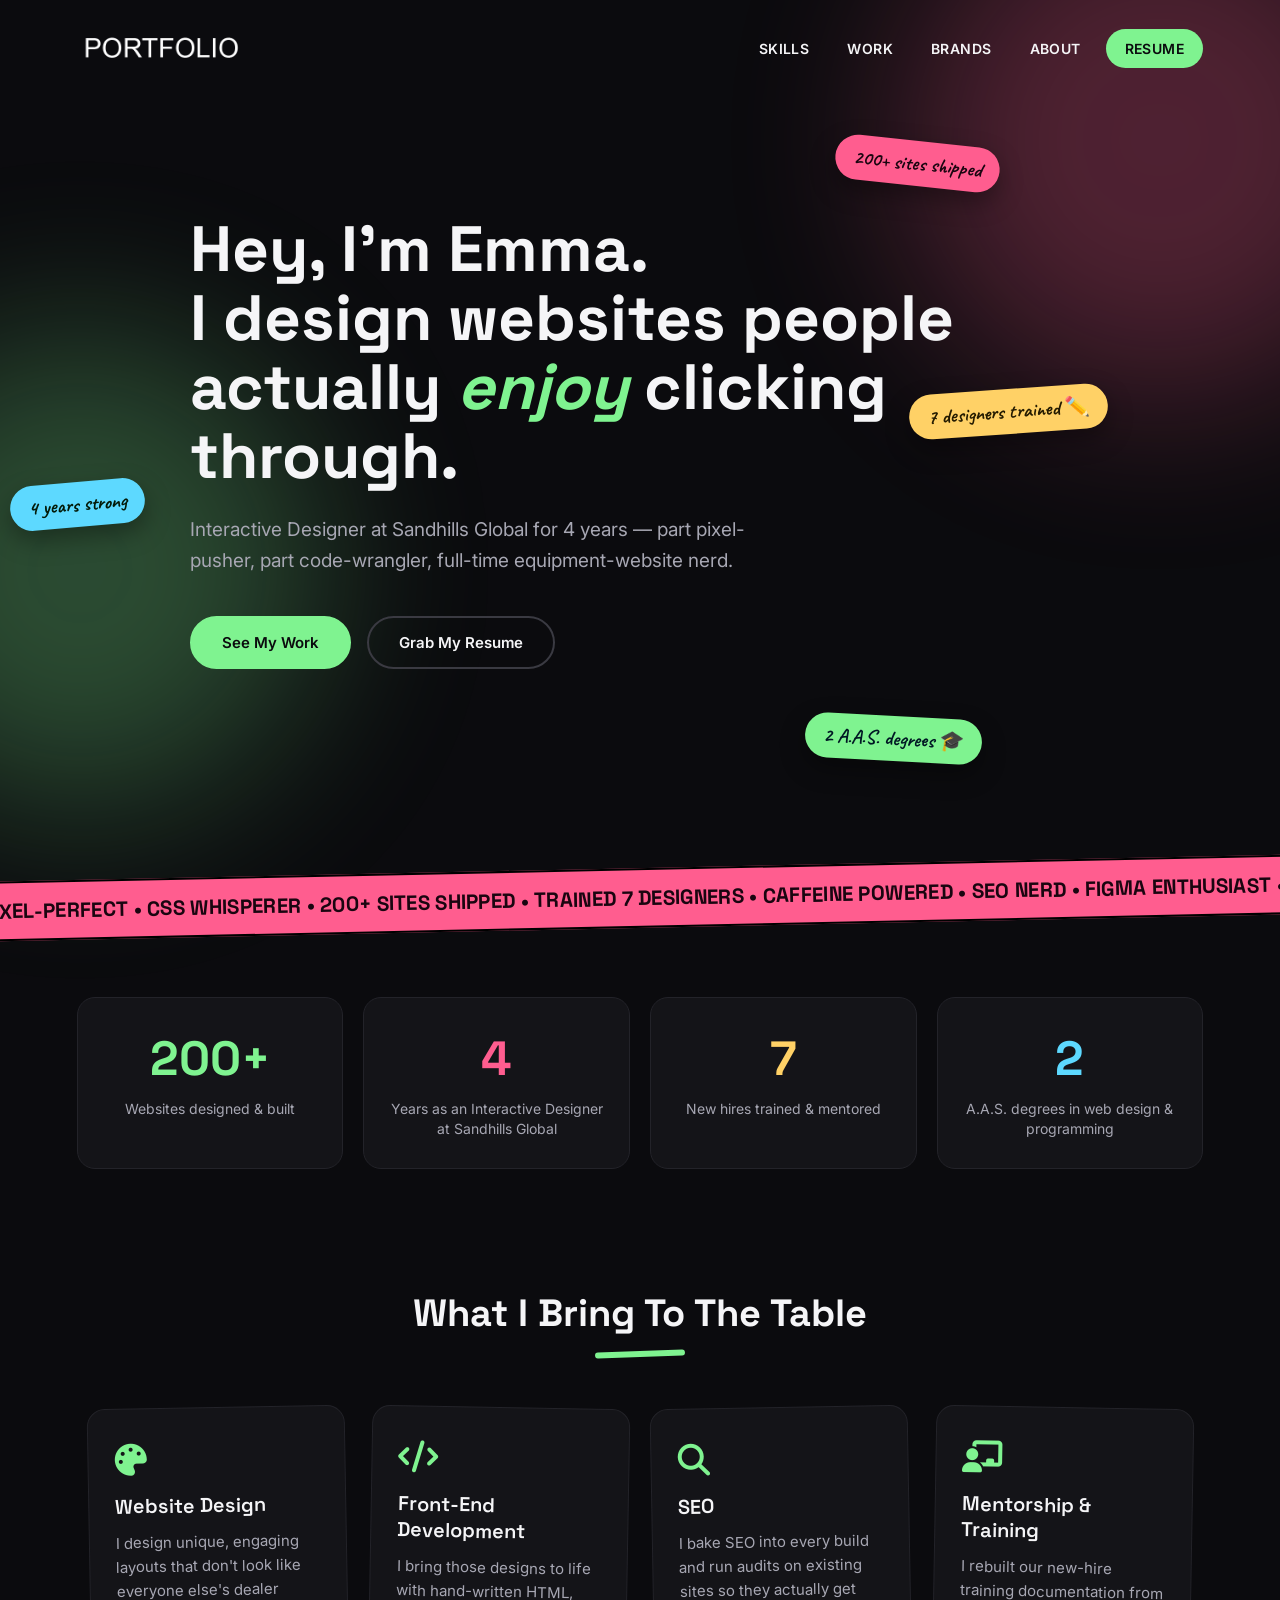
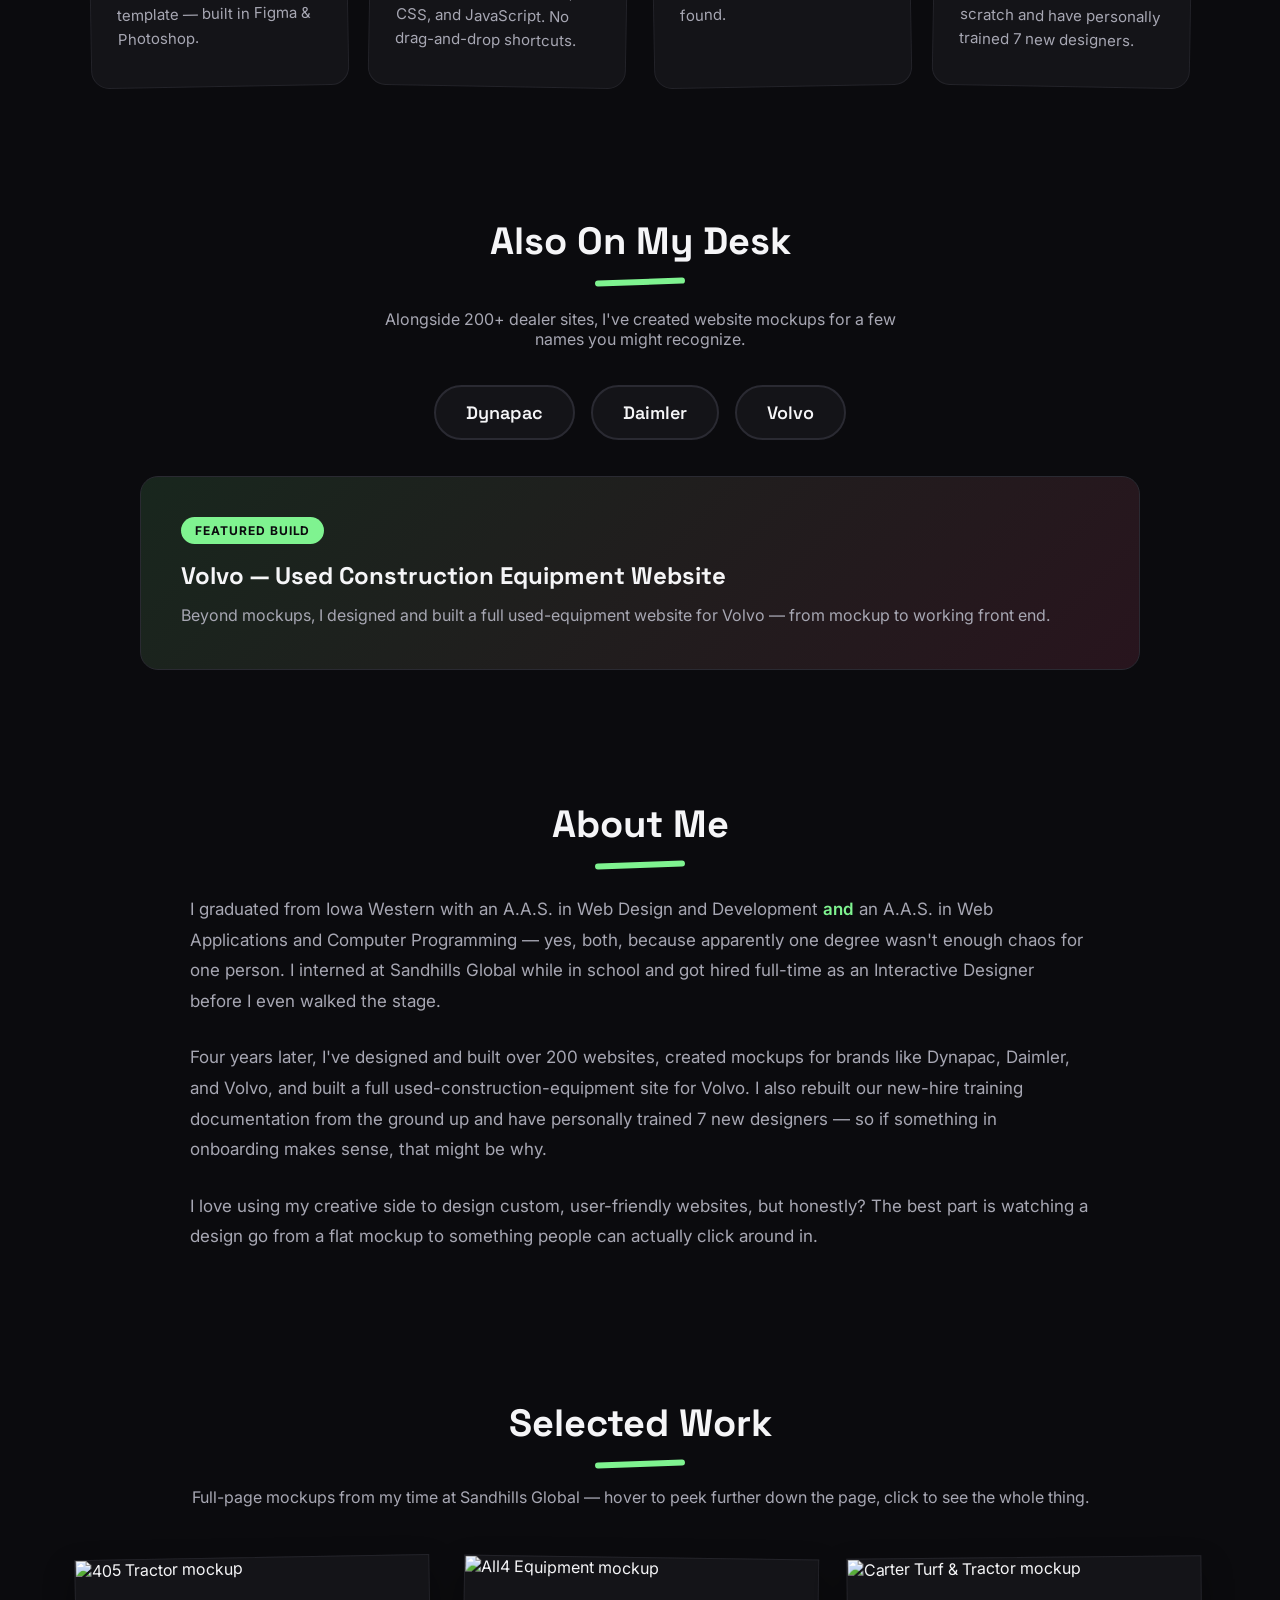
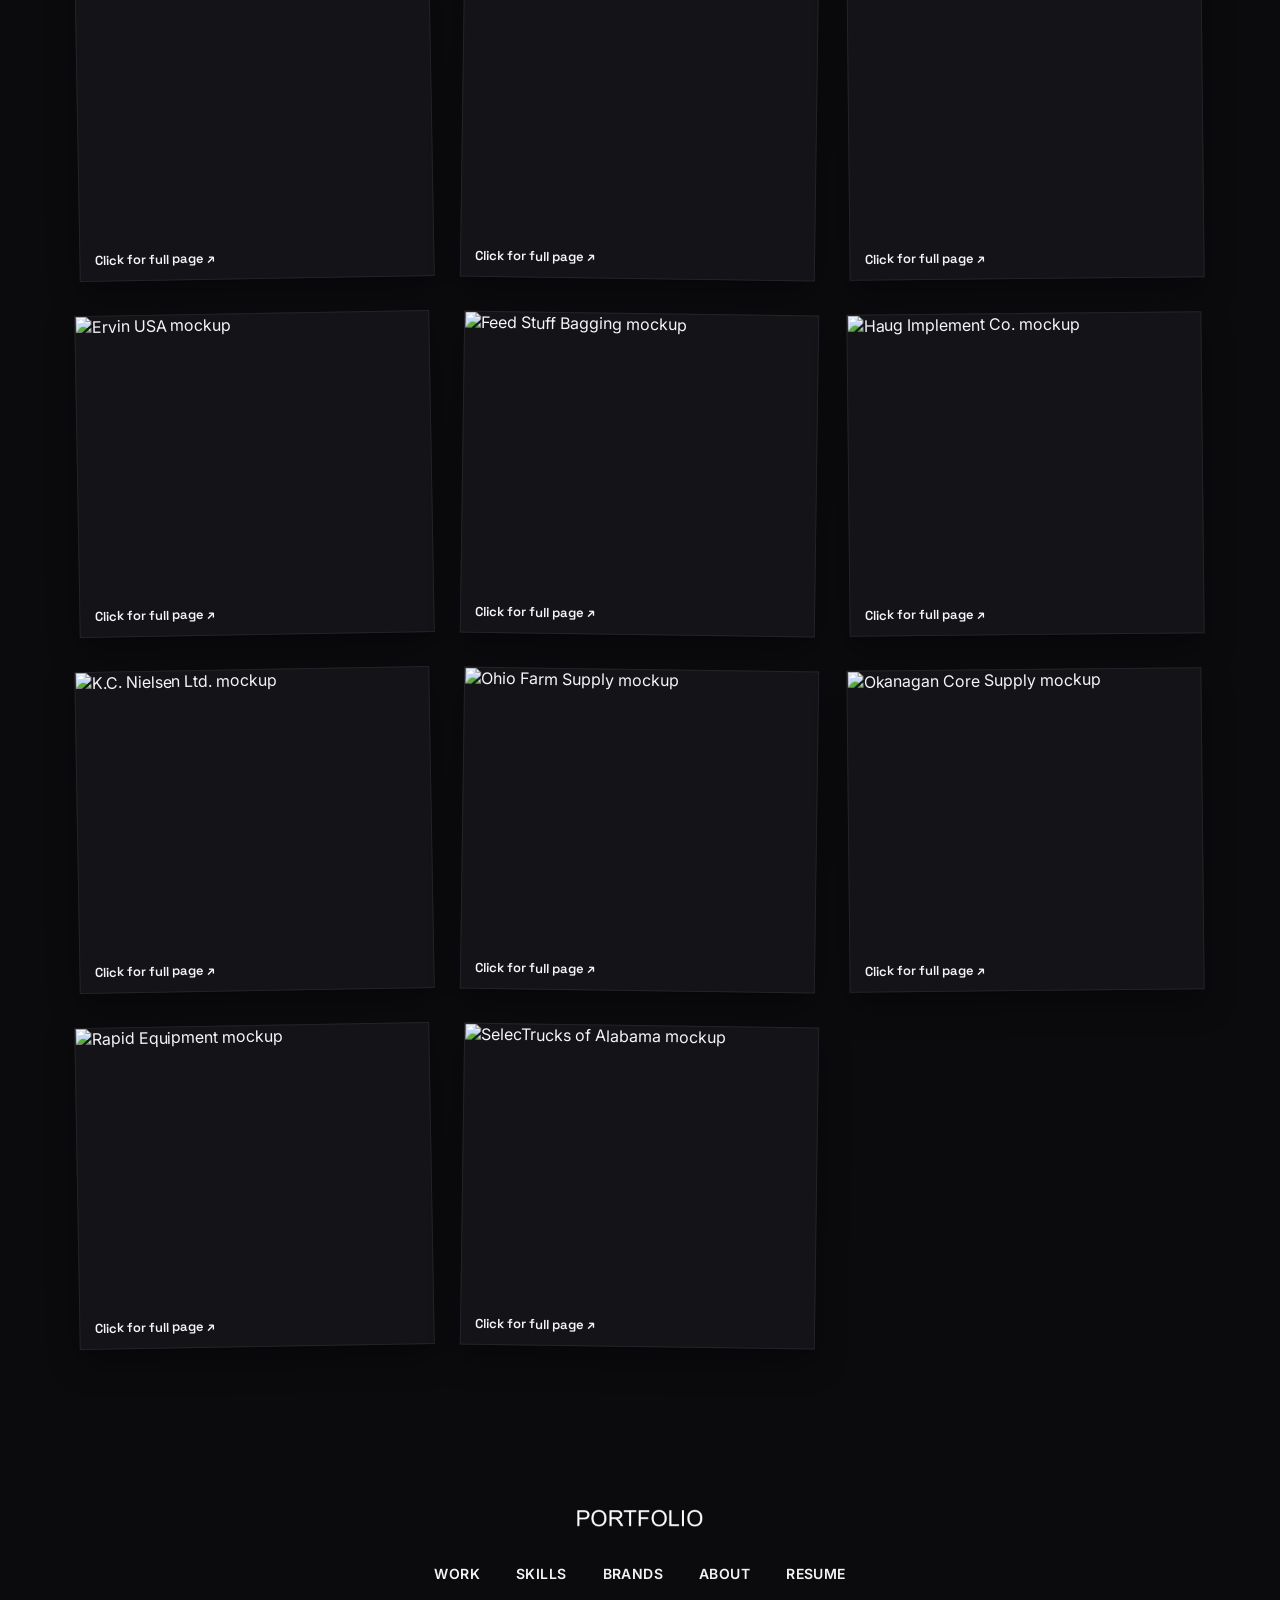
==== index.html @ 49f72678 "Add files via upload" ====
<!doctype html>
<html lang="en">
  <head>
    <meta charset="UTF-8" />
    <title>Emma Kennington — Interactive Designer</title>
    <meta name="viewport" content="width=device-width, initial-scale=1" />
    <meta
      name="description"
      content="Emma Kennington, Interactive Designer at Sandhills Global. 200+ websites designed & built, mentor to 7 new hires, mockup work for Dynapac, Daimler & Volvo."
    />
    <link rel="icon" href="logo.png" />
    <link rel="stylesheet" href="style.css" type="text/css" />
    <link
      rel="stylesheet"
      href="https://cdnjs.cloudflare.com/ajax/libs/font-awesome/6.6.0/css/all.min.css"
      integrity="sha512-Kc323vGBEqzTmouAECnVceyQqyqdsSiqLQISBL29aUW4U/M7pSPA/gEUZQqv1cwx4OnYxTxve5UMg5GT6L4JJg=="
      crossorigin="anonymous"
      referrerpolicy="no-referrer"
    />
  </head>

  <body>
    <div class="blob blob-a" aria-hidden="true"></div>
    <div class="blob blob-b" aria-hidden="true"></div>

    <header>
      <div class="header">
        <div class="logo">
          <img src="logo.png" alt="Emma Kennington's Logo" />
        </div>
        <button
          class="nav-toggle"
          id="navToggle"
          aria-label="Toggle navigation"
          aria-expanded="false"
        >
          <span></span><span></span><span></span>
        </button>
        <nav id="siteNav">
          <ul>
            <li><a href="#skills">Skills</a></li>
            <li><a href="#work">Work</a></li>
            <li><a href="#brands">Brands</a></li>
            <li><a href="#about">About</a></li>
            <li>
              <a
                href="siteart/bcom-resume.docx"
                target="_blank"
                class="nav-resume"
                >Resume</a
              >
            </li>
          </ul>
        </nav>
      </div>
    </header>

    <div class="hero-background">
      <div class="hero">
        <h1>
          Hey, I'm Emma.<br />I design websites people actually
          <span class="highlight">enjoy</span> clicking through.
        </h1>
        <p class="hero-sub">
          Interactive Designer at Sandhills Global for 4 years — part
          pixel-pusher, part code-wrangler, full-time equipment-website nerd.
        </p>
        <div class="hero-ctas">
          <a href="#work" class="btn btn-primary">See My Work</a>
          <a
            href="siteart/bcom-resume.docx"
            target="_blank"
            class="btn btn-ghost"
            >Grab My Resume</a
          >
        </div>

        <div class="floaties" aria-hidden="true">
          <span class="floatie f1">200+ sites shipped</span>
          <span class="floatie f2">7 designers trained ✏️</span>
          <span class="floatie f3">2 A.A.S. degrees 🎓</span>
          <span class="floatie f4">4 years strong</span>
        </div>
      </div>
    </div>

    <div class="marquee" aria-hidden="true">
      <div class="marquee-track">
        <span
          >PIXEL-PERFECT&nbsp;•&nbsp;CSS WHISPERER&nbsp;•&nbsp;200+ SITES
          SHIPPED&nbsp;•&nbsp;TRAINED 7 DESIGNERS&nbsp;•&nbsp;CAFFEINE
          POWERED&nbsp;•&nbsp;SEO NERD&nbsp;•&nbsp;FIGMA
          ENTHUSIAST&nbsp;•&nbsp;</span
        >
        <span
          >PIXEL-PERFECT&nbsp;•&nbsp;CSS WHISPERER&nbsp;•&nbsp;200+ SITES
          SHIPPED&nbsp;•&nbsp;TRAINED 7 DESIGNERS&nbsp;•&nbsp;CAFFEINE
          POWERED&nbsp;•&nbsp;SEO NERD&nbsp;•&nbsp;FIGMA
          ENTHUSIAST&nbsp;•&nbsp;</span
        >
      </div>
    </div>

    <div class="stats">
      <div class="stat stat-a">
        <span class="stat-num">200+</span>
        <span class="stat-label">Websites designed &amp; built</span>
      </div>
      <div class="stat stat-b">
        <span class="stat-num">4</span>
        <span class="stat-label"
          >Years as an Interactive Designer at Sandhills Global</span
        >
      </div>
      <div class="stat stat-c">
        <span class="stat-num">7</span>
        <span class="stat-label">New hires trained &amp; mentored</span>
      </div>
      <div class="stat stat-d">
        <span class="stat-num">2</span>
        <span class="stat-label"
          >A.A.S. degrees in web design &amp; programming</span
        >
      </div>
    </div>

    <div class="skills" id="skills">
      <h2 class="section-title">What I Bring To The Table</h2>
      <hr class="squiggle" />
      <div class="skills-grid">
        <div class="skill">
          <i class="fa fa-palette"></i>
          <h3>Website Design</h3>
          <p>
            I design unique, engaging layouts that don't look like everyone
            else's dealer template — built in Figma &amp; Photoshop.
          </p>
        </div>
        <div class="skill">
          <i class="fa fa-code"></i>
          <h3>Front-End Development</h3>
          <p>
            I bring those designs to life with hand-written HTML, CSS, and
            JavaScript. No drag-and-drop shortcuts.
          </p>
        </div>
        <div class="skill">
          <i class="fa fa-search"></i>
          <h3>SEO</h3>
          <p>
            I bake SEO into every build and run audits on existing sites so they
            actually get found.
          </p>
        </div>
        <div class="skill">
          <i class="fa fa-chalkboard-user"></i>
          <h3>Mentorship &amp; Training</h3>
          <p>
            I rebuilt our new-hire training documentation from scratch and have
            personally trained 7 new designers.
          </p>
        </div>
      </div>
    </div>

    <div class="brands" id="brands">
      <h2 class="section-title">Also On My Desk</h2>
      <hr class="squiggle" />
      <p class="brands-sub">
        Alongside 200+ dealer sites, I've created website mockups for a few
        names you might recognize.
      </p>
      <div class="brand-row">
        <span class="brand-chip">Dynapac</span>
        <span class="brand-chip">Daimler</span>
        <span class="brand-chip">Volvo</span>
      </div>
      <div class="brand-feature">
        <div class="brand-feature-tag">Featured Build</div>
        <h3>Volvo — Used Construction Equipment Website</h3>
        <p>
          Beyond mockups, I designed and built a full used-equipment website for
          Volvo — from mockup to working front end.
        </p>
      </div>
    </div>

    <div class="about" id="about">
      <h2 class="section-title">About Me</h2>
      <hr class="squiggle" />
      <p>
        I graduated from Iowa Western with an A.A.S. in Web Design and
        Development <em>and</em> an A.A.S. in Web Applications and Computer
        Programming — yes, both, because apparently one degree wasn't enough
        chaos for one person. I interned at Sandhills Global while in school and
        got hired full-time as an Interactive Designer before I even walked the
        stage.
      </p>
      <p>
        Four years later, I've designed and built over 200 websites, created
        mockups for brands like Dynapac, Daimler, and Volvo, and built a full
        used-construction-equipment site for Volvo. I also rebuilt our new-hire
        training documentation from the ground up and have personally trained 7
        new designers — so if something in onboarding makes sense, that might be
        why.
      </p>
      <p>
        I love using my creative side to design custom, user-friendly websites,
        but honestly? The best part is watching a design go from a flat mockup
        to something people can actually click around in.
      </p>
    </div>

    <div class="projects">
      <h2 class="section-title">Selected Work</h2>
      <hr class="squiggle" />
      <p class="projects-sub">
        Full-page mockups from my time at Sandhills Global — hover to peek
        further down the page, click to see the whole thing.
      </p>
      <div class="work-wrapper" id="work">
        <figure class="work" data-name="405 Tractor">
          <div class="work-thumb">
            <img
              src="siteart/405tractor.jpg"
              alt="405 Tractor mockup"
              loading="lazy"
            />
          </div>
          <span class="scroll-hint">Click for full page ↗</span>
        </figure>
        <figure class="work" data-name="All4 Equipment">
          <div class="work-thumb">
            <img
              src="siteart/all4equipment.jpg"
              alt="All4 Equipment mockup"
              loading="lazy"
            />
          </div>
          <span class="scroll-hint">Click for full page ↗</span>
        </figure>
        <figure class="work" data-name="Carter Turf &amp; Tractor">
          <div class="work-thumb">
            <img
              src="siteart/carterturfandtractor.jpg"
              alt="Carter Turf & Tractor mockup"
              loading="lazy"
            />
          </div>
          <span class="scroll-hint">Click for full page ↗</span>
        </figure>
        <figure class="work" data-name="Ervin USA">
          <div class="work-thumb">
            <img
              src="siteart/ervin-usa-new.jpg"
              alt="Ervin USA mockup"
              loading="lazy"
            />
          </div>
          <span class="scroll-hint">Click for full page ↗</span>
        </figure>
        <figure class="work" data-name="Feed Stuff Bagging">
          <div class="work-thumb">
            <img
              src="siteart/feestuffbagging.jpg"
              alt="Feed Stuff Bagging mockup"
              loading="lazy"
            />
          </div>
          <span class="scroll-hint">Click for full page ↗</span>
        </figure>
        <figure class="work" data-name="Haug Implement Co.">
          <div class="work-thumb">
            <img
              src="siteart/haugimplement.jpg"
              alt="Haug Implement Co. mockup"
              loading="lazy"
            />
          </div>
          <span class="scroll-hint">Click for full page ↗</span>
        </figure>
        <figure class="work" data-name="K.C. Nielsen Ltd.">
          <div class="work-thumb">
            <img
              src="siteart/kcnielsen.jpg"
              alt="K.C. Nielsen Ltd. mockup"
              loading="lazy"
            />
          </div>
          <span class="scroll-hint">Click for full page ↗</span>
        </figure>
        <figure class="work" data-name="Ohio Farm Supply">
          <div class="work-thumb">
            <img
              src="siteart/ohfarmsupply.jpg"
              alt="Ohio Farm Supply mockup"
              loading="lazy"
            />
          </div>
          <span class="scroll-hint">Click for full page ↗</span>
        </figure>
        <figure class="work" data-name="Okanagan Core Supply">
          <div class="work-thumb">
            <img
              src="siteart/okanagancore.jpg"
              alt="Okanagan Core Supply mockup"
              loading="lazy"
            />
          </div>
          <span class="scroll-hint">Click for full page ↗</span>
        </figure>
        <figure class="work" data-name="Rapid Equipment">
          <div class="work-thumb">
            <img
              src="siteart/rapid-new.jpg"
              alt="Rapid Equipment mockup"
              loading="lazy"
            />
          </div>
          <span class="scroll-hint">Click for full page ↗</span>
        </figure>
        <figure class="work" data-name="SelecTrucks of Alabama">
          <div class="work-thumb">
            <img
              src="siteart/selectrucksalabama.jpg"
              alt="SelecTrucks of Alabama mockup"
              loading="lazy"
            />
          </div>
          <span class="scroll-hint">Click for full page ↗</span>
        </figure>
      </div>

      <footer>
        <div class="footer-logo">
          <img src="logo.png" alt="Emma Kennington's Logo" />
        </div>
        <div class="footer-nav">
          <ul>
            <li><a href="#work">Work</a></li>
            <li><a href="#skills">Skills</a></li>
            <li><a href="#brands">Brands</a></li>
            <li><a href="#about">About</a></li>
            <li>
              <a href="siteart/bcom-resume.docx" target="_blank">Resume</a>
            </li>
          </ul>
        </div>
        <p class="footer-note"></p>
      </footer>
    </div>

    <div class="lightbox" id="lightbox">
      <button class="lightbox-close" id="lightboxClose" aria-label="Close">
        &times;
      </button>
      <div class="lightbox-scroll">
        <figure>
          <figcaption id="lightboxCaption"></figcaption>
          <img id="lightboxImg" src="" alt="" />
        </figure>
      </div>
    </div>

    <script>
      var navToggle = document.getElementById("navToggle");
      var siteNav = document.getElementById("siteNav");
      navToggle.addEventListener("click", function () {
        var open = siteNav.classList.toggle("open");
        navToggle.classList.toggle("open", open);
        navToggle.setAttribute("aria-expanded", open ? "true" : "false");
      });
      siteNav.querySelectorAll("a").forEach(function (link) {
        link.addEventListener("click", function () {
          siteNav.classList.remove("open");
          navToggle.classList.remove("open");
          navToggle.setAttribute("aria-expanded", "false");
        });
      });

      var lightbox = document.getElementById("lightbox");
      var lightboxImg = document.getElementById("lightboxImg");
      var lightboxCaption = document.getElementById("lightboxCaption");
      var lightboxClose = document.getElementById("lightboxClose");

      document.querySelectorAll(".work").forEach(function (fig) {
        fig.addEventListener("click", function () {
          var img = fig.querySelector("img");
          lightboxImg.src = img.src;
          lightboxImg.alt = img.alt;
          lightboxCaption.textContent = fig.getAttribute("data-name");
          lightbox.classList.add("open");
        });
      });

      function closeLightbox() {
        lightbox.classList.remove("open");
        lightboxImg.src = "";
      }
      lightboxClose.addEventListener("click", closeLightbox);
      lightbox.addEventListener("click", function (e) {
        if (e.target === lightbox) closeLightbox();
      });
      document.addEventListener("keydown", function (e) {
        if (e.key === "Escape") closeLightbox();
      });
    </script>
  </body>
</html>
---- style.css ----
@import url("https://fonts.googleapis.com/css2?family=Space+Grotesk:wght@400;500;600;700&family=Inter:wght@400;500;600&family=Caveat:wght@600;700&display=swap");

:root {
  --bg: #0b0b0e;
  --bg-panel: #141418;
  --text: #f5f5f7;
  --muted: #a7a7b3;
  --green: #7ff390;
  --pink: #ff5d8f;
  --yellow: #ffd166;
  --blue: #5dd9ff;
  --radius: 18px;
}

* {
  box-sizing: border-box;
}
a {
  text-decoration: none;
  color: inherit;
}
ul li {
  list-style: none;
}
html {
  scroll-behavior: smooth;
}
body {
  width: 100%;
  margin: 0;
  background-color: var(--bg);
  color: var(--text);
  font-family: "Inter", "Open Sans", sans-serif;
  overflow-x: hidden;
  position: relative;
}
h1,
h2,
h3 {
  font-family: "Space Grotesk", sans-serif;
}

/* ---------- background blobs ---------- */
.blob {
  position: fixed;
  border-radius: 50%;
  filter: blur(90px);
  opacity: 0.28;
  z-index: 0;
  pointer-events: none;
}
.blob-a {
  width: 520px;
  height: 520px;
  background: var(--pink);
  top: -120px;
  right: -140px;
}
.blob-b {
  width: 480px;
  height: 480px;
  background: var(--green);
  bottom: 10%;
  left: -160px;
}

/* ---------- header ---------- */
header {
  position: relative;
  z-index: 10;
}
.header {
  width: 88%;
  max-width: 1300px;
  margin: 0 auto;
  display: flex;
  flex-direction: row;
  align-items: center;
  justify-content: space-between;
}
.logo {
  width: 170px;
  padding: 22px 0;
}
.logo img {
  width: 100%;
  display: block;
}

nav ul {
  padding: 0;
  margin: 0;
  display: flex;
  align-items: center;
}
nav ul li {
  display: inline-block;
}
nav ul li a {
  color: var(--text);
  padding: 10px 18px;
  font-size: 14px;
  font-weight: 600;
  transition: 0.25s ease;
  border: solid 1px transparent;
  border-radius: 30px;
  text-transform: uppercase;
  letter-spacing: 0.03em;
}
nav ul li a:hover {
  border-color: var(--green);
  color: var(--green);
}
nav ul li a.nav-resume {
  background: var(--green);
  color: #0b0b0e;
  margin-left: 6px;
}
nav ul li a.nav-resume:hover {
  background: transparent;
  color: var(--green);
  border-color: var(--green);
}

.nav-toggle {
  display: none;
  flex-direction: column;
  justify-content: center;
  gap: 5px;
  width: 40px;
  height: 40px;
  background: transparent;
  border: solid 1px #333;
  border-radius: 10px;
  cursor: pointer;
}
.nav-toggle span {
  display: block;
  width: 20px;
  height: 2px;
  background: var(--text);
  margin: 0 auto;
  transition: 0.25s ease;
}
.nav-toggle.open span:nth-child(1) {
  transform: translateY(7px) rotate(45deg);
}
.nav-toggle.open span:nth-child(2) {
  opacity: 0;
}
.nav-toggle.open span:nth-child(3) {
  transform: translateY(-7px) rotate(-45deg);
}

/* ---------- hero ---------- */
.hero-background {
  position: relative;
  z-index: 1;
  width: 100%;
}
.hero {
  max-width: 900px;
  width: 88%;
  margin: 0 auto;
  padding: 120px 0 200px 0;
  position: relative;
}
.eyebrow {
  font-family: "Caveat", cursive;
  font-size: 22px;
  color: var(--yellow);
  display: inline-block;
  margin-bottom: 14px;
  transform: rotate(-2deg);
}
.hero h1 {
  font-size: 64px;
  line-height: 1.08;
  font-weight: 700;
  color: var(--text);
  margin: 0 0 24px 0;
}
.hero h1 .highlight {
  color: var(--green);
  font-style: italic;
}
.hero-sub {
  font-size: 19px;
  line-height: 1.6;
  color: var(--muted);
  max-width: 560px;
  margin: 0 0 40px 0;
}
.hero-ctas {
  display: flex;
  gap: 16px;
  flex-wrap: wrap;
}

.btn {
  display: inline-block;
  padding: 15px 30px;
  border-radius: 40px;
  font-weight: 600;
  font-size: 15px;
  transition: 0.25s ease;
  border: solid 2px transparent;
}
.btn-primary {
  background: var(--green);
  color: #0b0b0e;
  border-color: var(--green);
}
.btn-primary:hover {
  background: transparent;
  color: var(--green);
  transform: translateY(-2px);
}
.btn-ghost {
  border-color: #3a3a42;
  color: var(--text);
}
.btn-ghost:hover {
  border-color: var(--pink);
  color: var(--pink);
  transform: translateY(-2px);
}

.floaties {
  position: absolute;
  inset: 0;
  pointer-events: none;
}
.floatie {
  position: absolute;
  font-family: "Caveat", cursive;
  font-weight: 700;
  font-size: 20px;
  padding: 10px 18px;
  border-radius: 40px;
  white-space: nowrap;
  box-shadow: 0 10px 25px rgba(0, 0, 0, 0.35);
  animation: floaty 5s ease-in-out infinite;
}
.f1 {
  top: 6%;
  right: 10%;
  background: var(--pink);
  color: #1a0510;
  transform: rotate(6deg);
}
.f2 {
  top: 38%;
  right: -2%;
  background: var(--yellow);
  color: #241b00;
  transform: rotate(-4deg);
  animation-delay: 0.6s;
}
.f3 {
  bottom: 14%;
  right: 12%;
  background: var(--green);
  color: #001824;
  transform: rotate(3deg);
  animation-delay: 1.1s;
}
.f4 {
  top: 50%;
  left: -20%;
  background: var(--blue);
  color: #031a08;
  transform: rotate(-5deg);
  animation-delay: 1.6s;
}
@keyframes floaty {
  0%,
  100% {
    transform: translateY(0);
  }
  50% {
    transform: translateY(-12px);
  }
}

/* ---------- marquee ---------- */
.marquee {
  position: relative;
  z-index: 1;
  width: 100%;
  overflow: hidden;
  background: var(--pink);
  border-top: solid 2px #000;
  border-bottom: solid 2px #000;
  transform: rotate(-1.2deg) scale(1.03);
  margin: 0 0 -10px 0;
}
.marquee-track {
  display: flex;
  width: max-content;
  animation: scroll-marquee 26s linear infinite;
}
.marquee-track span {
  font-family: "Space Grotesk", sans-serif;
  font-weight: 700;
  font-size: 20px;
  color: #1a0510;
  text-transform: uppercase;
  padding: 14px 0;
  white-space: nowrap;
}
@keyframes scroll-marquee {
  from {
    transform: translateX(0);
  }
  to {
    transform: translateX(-50%);
  }
}

/* ---------- stats ---------- */
.stats {
  position: relative;
  z-index: 1;
  width: 88%;
  max-width: 1200px;
  margin: 80px auto 40px auto;
  display: flex;
  flex-wrap: wrap;
  gap: 20px;
  justify-content: center;
}
.stat {
  flex: 1 1 220px;
  background: var(--bg-panel);
  border: solid 1px #232329;
  border-radius: var(--radius);
  padding: 30px 24px;
  text-align: center;
  transition: 0.25s ease;
}
.stat:hover {
  transform: translateY(-6px) rotate(-1deg);
}
.stat-a:hover {
  border-color: var(--pink);
}
.stat-b:hover {
  border-color: var(--green);
}
.stat-c:hover {
  border-color: var(--yellow);
}
.stat-d:hover {
  border-color: var(--blue);
}
.stat-num {
  display: block;
  font-family: "Space Grotesk", sans-serif;
  font-size: 48px;
  font-weight: 700;
  color: var(--green);
}
.stat-b .stat-num {
  color: var(--pink);
}
.stat-c .stat-num {
  color: var(--yellow);
}
.stat-d .stat-num {
  color: var(--blue);
}
.stat-label {
  display: block;
  margin-top: 10px;
  font-size: 14px;
  color: var(--muted);
  line-height: 1.4;
}

/* ---------- section titles ---------- */
.section-title {
  font-size: 38px;
  font-weight: 700;
  text-align: center;
  margin: 0;
  color: var(--text);
}
hr.squiggle {
  border: none;
  height: 6px;
  width: 90px;
  margin: 14px auto 0 auto;
  background: var(--green);
  border-radius: 10px;
  transform: rotate(-2deg);
}

/* ---------- skills ---------- */
.skills {
  position: relative;
  z-index: 1;
  width: 88%;
  max-width: 1200px;
  margin: 120px auto 0 auto;
  text-align: center;
}
.skills-grid {
  display: flex;
  flex-wrap: wrap;
  justify-content: center;
  gap: 24px;
  margin-top: 50px;
}
.skill {
  width: calc(25% - 24px);
  min-width: 250px;
  background: var(--bg-panel);
  border: solid 1px #232329;
  border-radius: var(--radius);
  padding: 34px 26px;
  text-align: left;
  transition: 0.3s ease;
}
.skill:nth-child(1) {
  transform: rotate(-1deg);
}
.skill:nth-child(2) {
  transform: rotate(1deg);
}
.skill:nth-child(3) {
  transform: rotate(-1deg);
}
.skill:nth-child(4) {
  transform: rotate(1deg);
}
.skill:hover {
  transform: rotate(0deg) translateY(-6px);
  border-color: var(--green);
}
.skill i {
  font-size: 32px;
  color: var(--green);
  margin-bottom: 18px;
  display: block;
}
.skill h3 {
  font-size: 20px;
  font-weight: 600;
  margin: 0 0 12px 0;
  color: var(--text);
}
.skill p {
  color: var(--muted);
  font-size: 15px;
  line-height: 24px;
  margin: 0;
}

/* ---------- brands ---------- */
.brands {
  position: relative;
  z-index: 1;
  width: 88%;
  max-width: 1000px;
  margin: 130px auto 0 auto;
  text-align: center;
}
.brands-sub {
  color: var(--muted);
  font-size: 16px;
  margin: 24px auto 0 auto;
  max-width: 520px;
}
.brand-row {
  display: flex;
  flex-wrap: wrap;
  justify-content: center;
  gap: 16px;
  margin: 36px 0;
}
.brand-chip {
  font-family: "Space Grotesk", sans-serif;
  font-weight: 600;
  font-size: 18px;
  padding: 14px 30px;
  border-radius: 40px;
  border: solid 2px #2a2a32;
  background: var(--bg-panel);
  transition: 0.25s ease;
}
.brand-chip:nth-child(1):hover {
  border-color: var(--pink);
  color: var(--pink);
}
.brand-chip:nth-child(2):hover {
  border-color: var(--blue);
  color: var(--blue);
}
.brand-chip:nth-child(3):hover {
  border-color: var(--yellow);
  color: var(--yellow);
}
.brand-feature {
  background: linear-gradient(
    135deg,
    rgba(127, 243, 144, 0.12),
    rgba(255, 93, 143, 0.12)
  );
  border: solid 1px #2a2a32;
  border-radius: var(--radius);
  padding: 40px;
  margin-top: 20px;
  text-align: left;
}
.brand-feature-tag {
  display: inline-block;
  font-size: 12px;
  font-weight: 700;
  text-transform: uppercase;
  letter-spacing: 0.08em;
  background: var(--green);
  color: #0b0b0e;
  padding: 6px 14px;
  border-radius: 20px;
  margin-bottom: 16px;
}
.brand-feature h3 {
  font-size: 24px;
  margin: 0 0 12px 0;
}
.brand-feature p {
  color: var(--muted);
  font-size: 16px;
  line-height: 1.6;
  margin: 0;
}

/* ---------- about ---------- */
.about {
  position: relative;
  z-index: 1;
  width: 88%;
  max-width: 900px;
  margin: 130px auto 0 auto;
  text-align: center;
}
.about p {
  margin-top: 26px;
  font-size: 17px;
  color: var(--muted);
  line-height: 1.8;
  text-align: left;
}
.about p em {
  color: var(--green);
  font-style: normal;
  font-weight: 600;
}

/* ---------- projects / work ---------- */
.projects {
  position: relative;
  z-index: 1;
  padding: 130px 0 100px 0;
}
.projects-sub {
  text-align: center;
  color: var(--muted);
  font-size: 16px;
  margin: 20px 0 0 0;
}
.work-wrapper {
  width: 88%;
  max-width: 1300px;
  margin: 0 auto;
  display: grid;
  grid-template-columns: repeat(3, 1fr);
  gap: 34px 30px;
  padding: 50px 0;
}
.work {
  margin: 0;
  overflow: hidden;
  border: solid 1px #232329;
  background: var(--bg-panel);
  cursor: pointer;
  transition: 0.3s ease;
  position: relative;
  box-shadow: 0 14px 30px rgba(0, 0, 0, 0.35);
}
.work:nth-child(3n + 1) {
  transform: rotate(-1deg);
}
.work:nth-child(3n + 2) {
  transform: rotate(0.8deg);
}
.work:nth-child(3n) {
  transform: rotate(-0.6deg);
}
.work:hover {
  transform: rotate(0deg) translateY(-8px);
  border-color: var(--green);
  z-index: 2;
}

.work-thumb {
  height: 320px;
  overflow: hidden;
  position: relative;
}
.work-thumb::after {
  content: "";
  position: absolute;
  left: 0;
  right: 0;
  bottom: 0;
  height: 70px;
  background: linear-gradient(to top, rgba(20, 20, 24, 0.9), transparent);
  pointer-events: none;
}
.work-thumb img {
  display: block;
  width: 100%;
  height: auto;
  transition: transform 6s cubic-bezier(0.2, 0.7, 0.2, 1);
  transform: translateY(0);
}
.work:hover .work-thumb img {
  transform: translateY(-58%);
}
.scroll-hint {
  position: absolute;
  left: 14px;
  bottom: 12px;
  font-family: "Space Grotesk", sans-serif;
  font-weight: 600;
  font-size: 13px;
  color: var(--text);
  z-index: 1;
}

/* ---------- lightbox ---------- */
.lightbox {
  position: fixed;
  inset: 0;
  background: rgba(6, 6, 8, 0.94);
  z-index: 100;
  display: none;
  padding: 40px 20px;
}
.lightbox.open {
  display: block;
}
.lightbox-scroll {
  max-width: 900px;
  margin: 0 auto;
  max-height: 100%;
  overflow-y: auto;
  padding-bottom: 40px;
}
.lightbox figure {
  margin: 0;
  text-align: center;
}
.lightbox img {
  width: 100%;
  height: auto;
  display: block;
  border-radius: 14px;
  border: solid 1px #2a2a32;
}
.lightbox figcaption {
  margin: 10px 0 18px 0;
  font-family: "Space Grotesk", sans-serif;
  font-size: 18px;
  color: var(--text);
}
.lightbox-close {
  position: fixed;
  top: 24px;
  right: 34px;
  background: none;
  border: none;
  color: var(--text);
  font-size: 44px;
  line-height: 1;
  cursor: pointer;
  z-index: 101;
}
.lightbox-close:hover {
  color: var(--pink);
}

/* ---------- footer ---------- */
footer {
  width: 88%;
  max-width: 1200px;
  margin: 0 auto;
  display: flex;
  flex-direction: column;
  align-items: center;
  padding: 100px 0 50px 0;
}
.footer-logo {
  width: 140px;
}
.footer-logo img {
  width: 100%;
  display: block;
}
.footer-nav {
  width: 100%;
  text-align: center;
  margin-top: 24px;
}
.footer-nav ul {
  padding: 0;
  margin: 0;
}
.footer-nav ul li {
  display: inline-block;
}
.footer-nav ul li a {
  padding: 10px 16px;
  font-size: 14px;
  font-weight: 600;
  text-transform: uppercase;
  letter-spacing: 0.03em;
  transition: 0.25s ease;
}
.footer-nav ul li a:hover {
  color: var(--green);
}
.footer-note {
  margin-top: 30px;
  font-family: "Caveat", cursive;
  font-size: 20px;
  color: var(--muted);
  transform: rotate(-1deg);
}

/* ---------- responsive ---------- */
@media only screen and (max-width: 1200px) {
  .header,
  .work-wrapper,
  footer {
    width: 92%;
  }
  .skill {
    width: calc(50% - 24px);
  }
  .floaties {
    display: none;
  }
}

@media only screen and (max-width: 900px) {
  .hero h1 {
    font-size: 44px;
  }
  .hero-sub {
    font-size: 17px;
  }
  .work-wrapper {
    grid-template-columns: repeat(2, 1fr);
  }
  .section-title {
    font-size: 30px;
  }
  .brand-feature {
    padding: 28px;
  }
}

@media only screen and (max-width: 700px) {
  nav {
    position: fixed;
    top: 0;
    right: 0;
    height: 100vh;
    width: 70%;
    max-width: 320px;
    background: var(--bg-panel);
    transform: translateX(100%);
    transition: 0.3s ease;
    z-index: 20;
    box-shadow: -10px 0 30px rgba(0, 0, 0, 0.4);
  }
  nav.open {
    transform: translateX(0);
  }
  nav ul {
    flex-direction: column;
    align-items: flex-start;
    padding: 100px 30px;
    gap: 6px;
  }
  nav ul li {
    display: block;
    width: 100%;
  }
  nav ul li a {
    display: block;
  }
  .nav-toggle {
    display: flex;
  }
  .hero {
    padding: 90px 0 100px 0;
  }
  .skill {
    width: 100%;
  }
  .work-wrapper {
    grid-template-columns: 1fr;
  }
  .work-thumb {
    height: 260px;
  }
  .stats {
    margin-top: 60px;
  }
}

@media only screen and (max-width: 500px) {
  .logo {
    width: 120px;
  }
  .hero h1 {
    font-size: 34px;
  }
  .hero-sub {
    font-size: 15px;
  }
  .btn {
    padding: 13px 22px;
    font-size: 14px;
  }
  .section-title {
    font-size: 24px;
  }
  .stat-num {
    font-size: 36px;
  }
  .brand-chip {
    font-size: 15px;
    padding: 10px 20px;
  }
  .about p {
    font-size: 15px;
  }
}
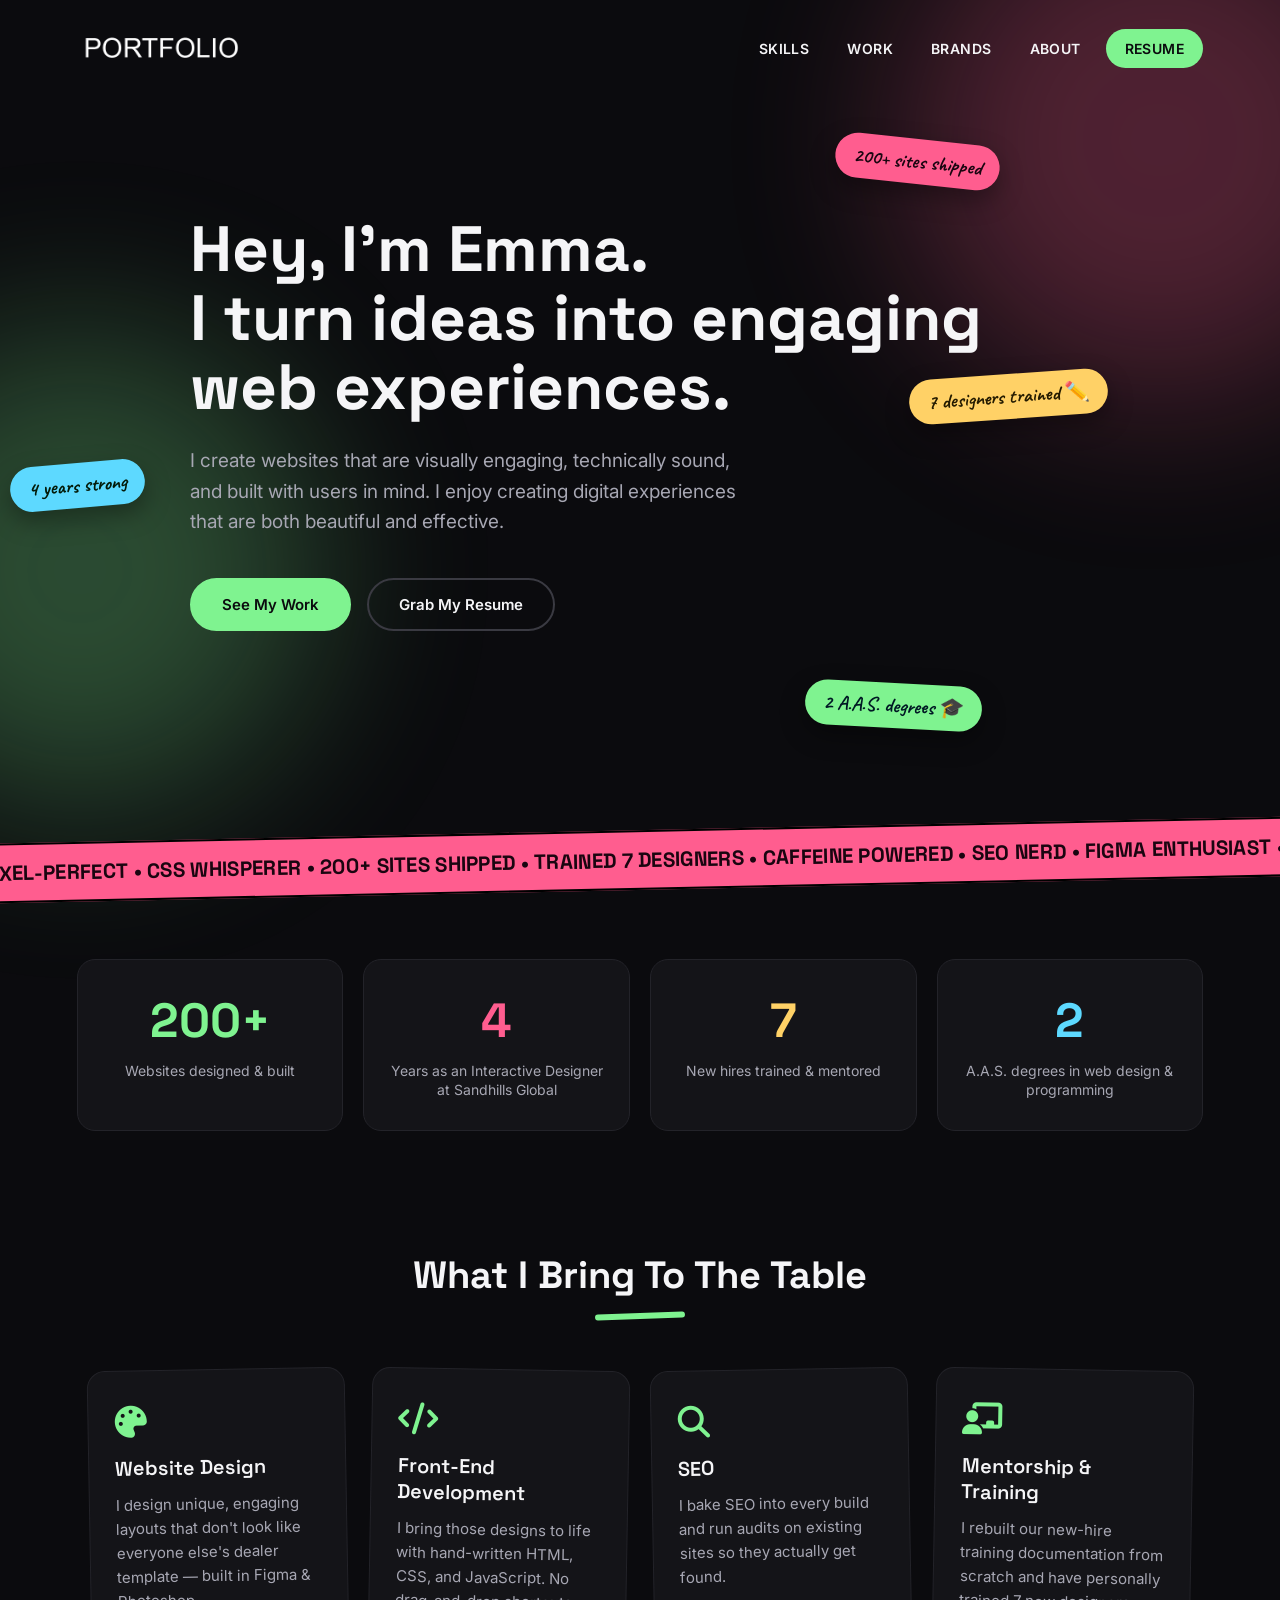
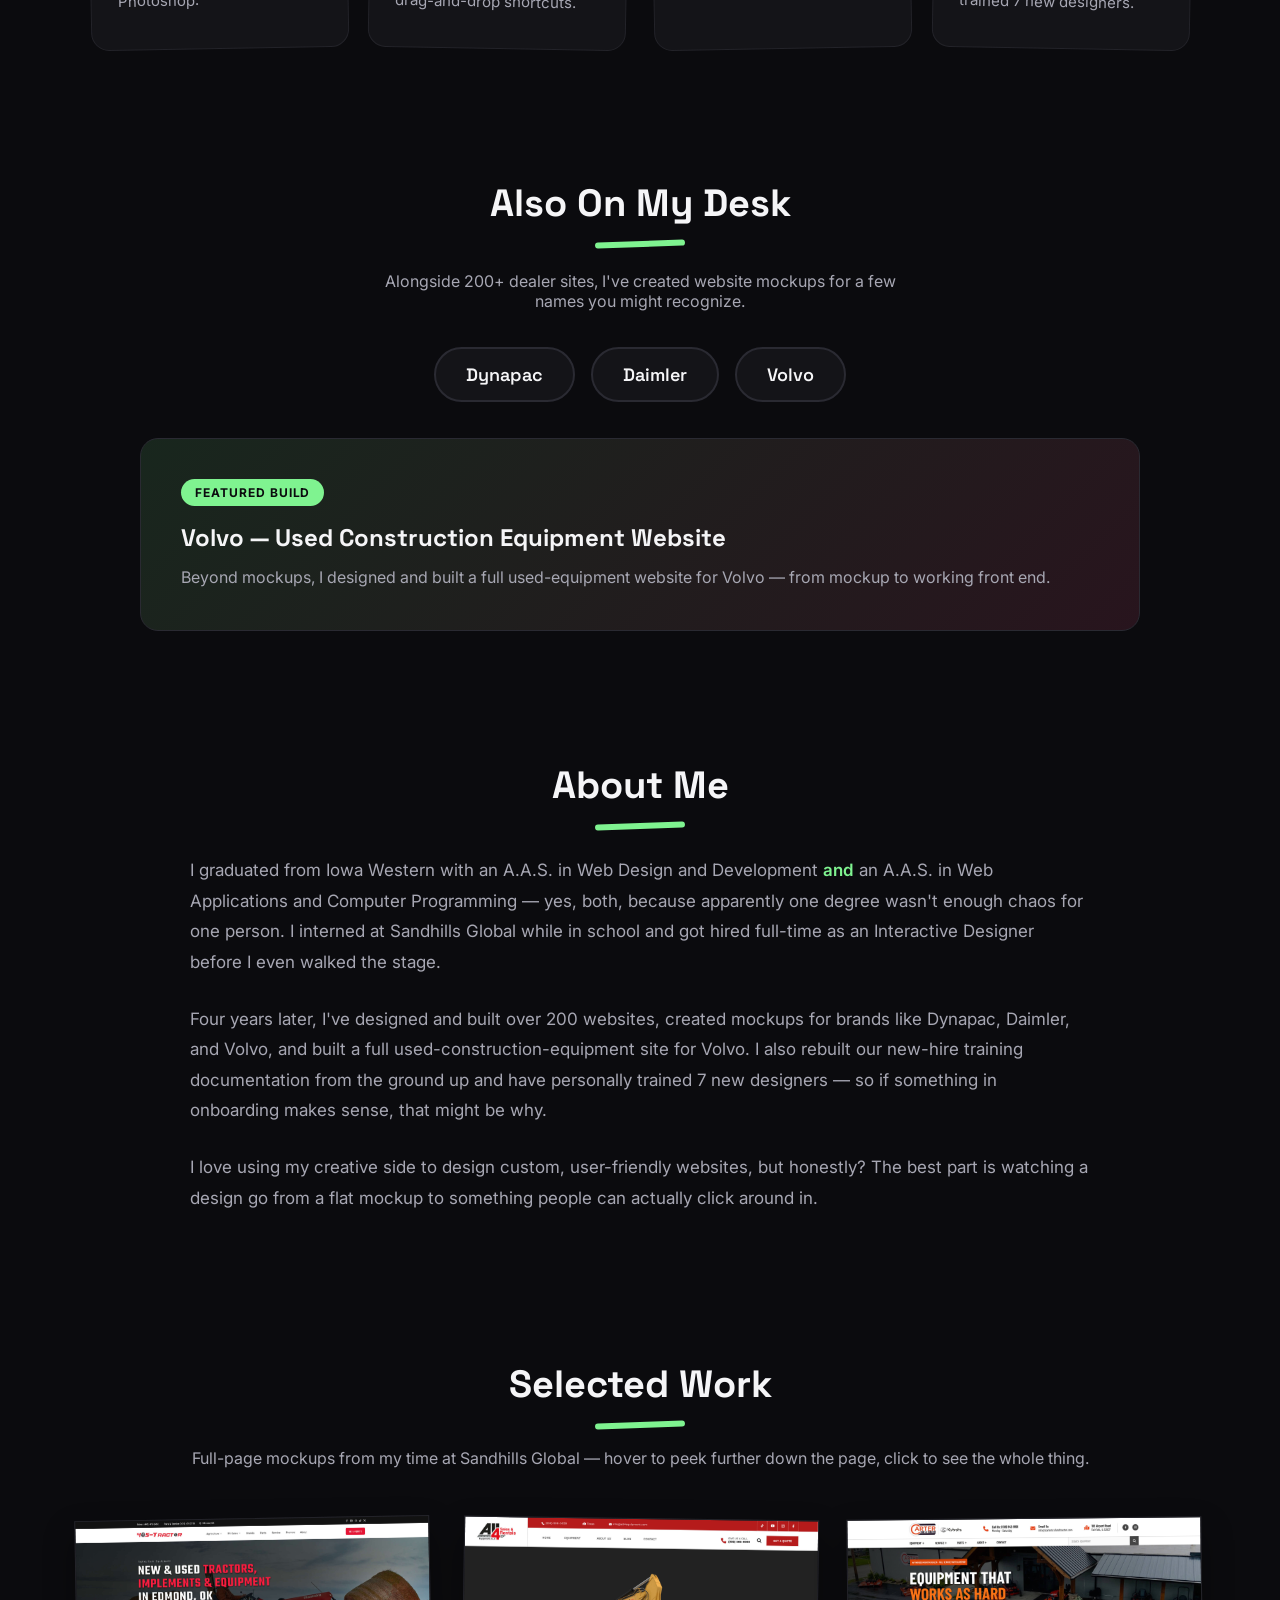
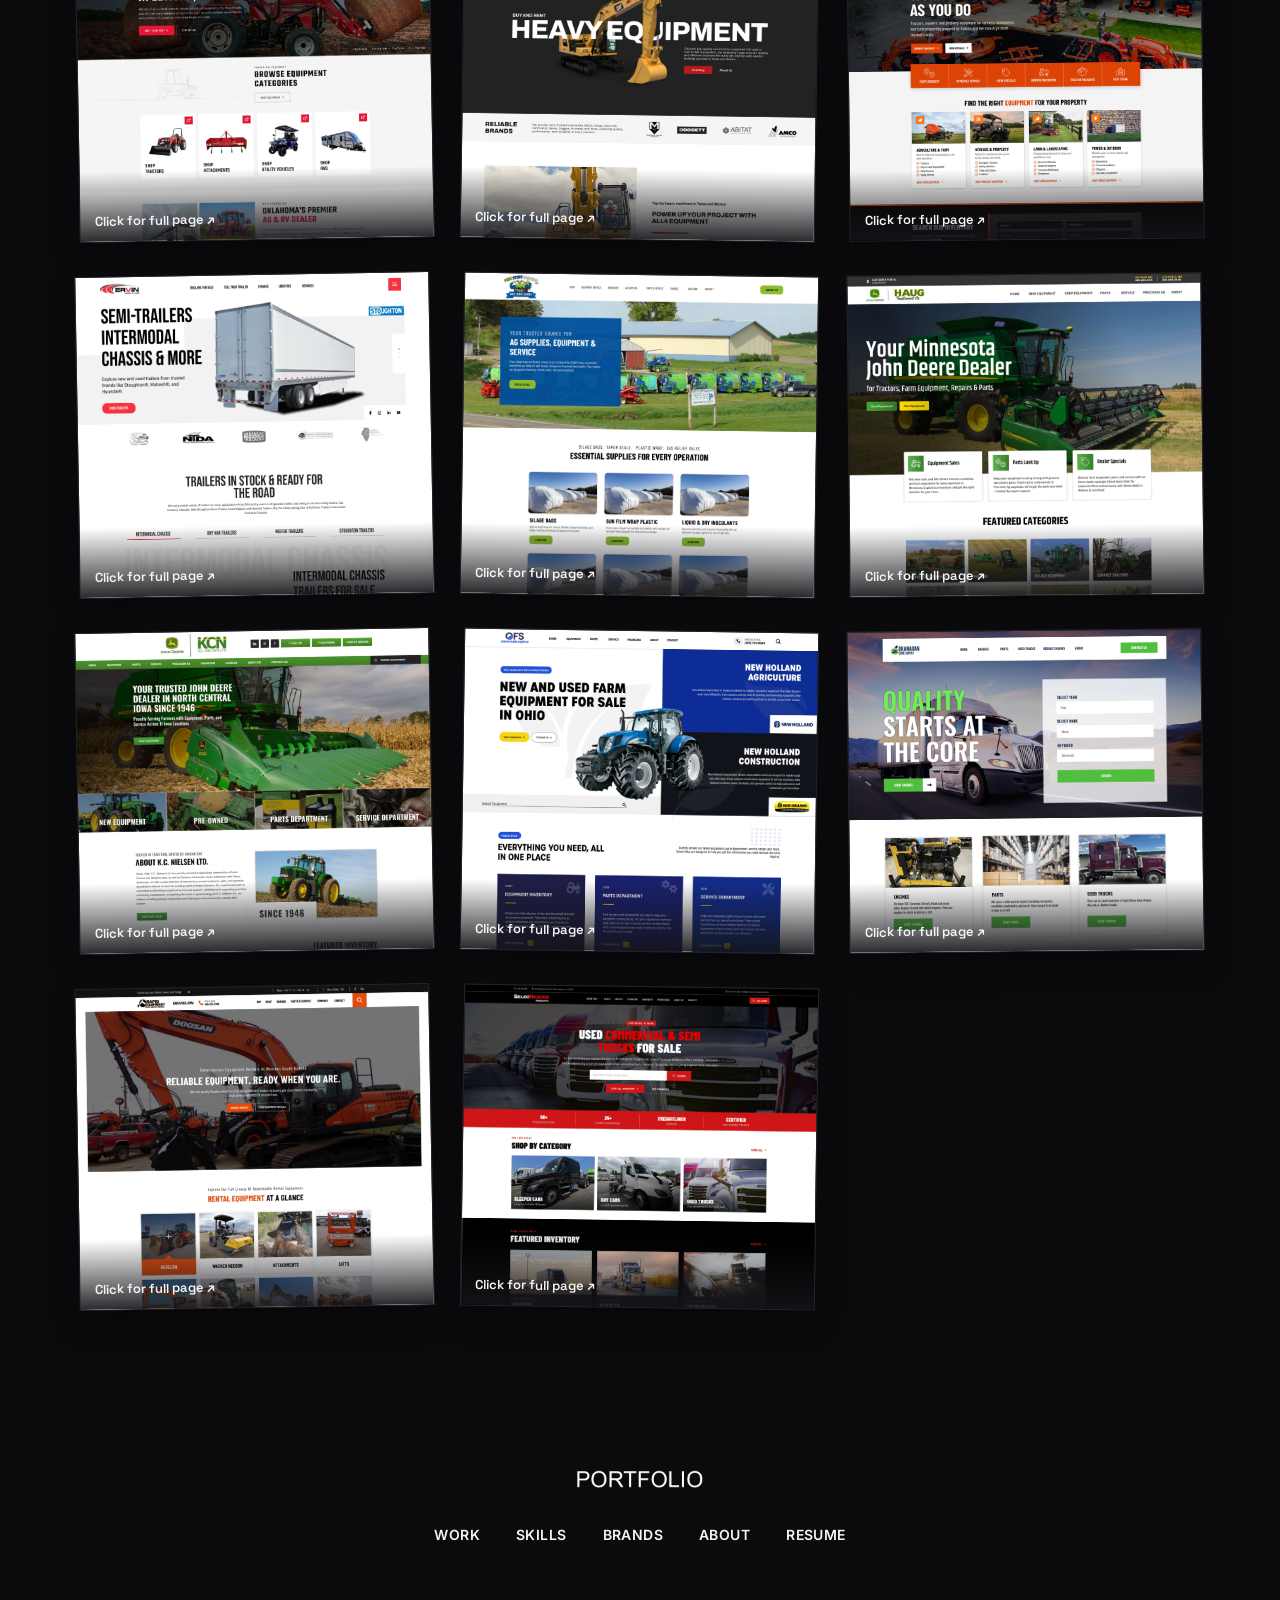
==== commit d704ebcd: "Add files via upload" ====
--- a/index.html
+++ b/index.html
@@ -57,13 +57,11 @@
 
     <div class="hero-background">
       <div class="hero">
-        <h1>
-          Hey, I'm Emma.<br />I design websites people actually
-          <span class="highlight">enjoy</span> clicking through.
-        </h1>
+        <h1>Hey, I'm Emma.<br />I turn ideas into engaging web experiences.</h1>
         <p class="hero-sub">
-          Interactive Designer at Sandhills Global for 4 years — part
-          pixel-pusher, part code-wrangler, full-time equipment-website nerd.
+          I create websites that are visually engaging, technically sound, and
+          built with users in mind. I enjoy creating digital experiences that
+          are both beautiful and effective.
         </p>
         <div class="hero-ctas">
           <a href="#work" class="btn btn-primary">See My Work</a>
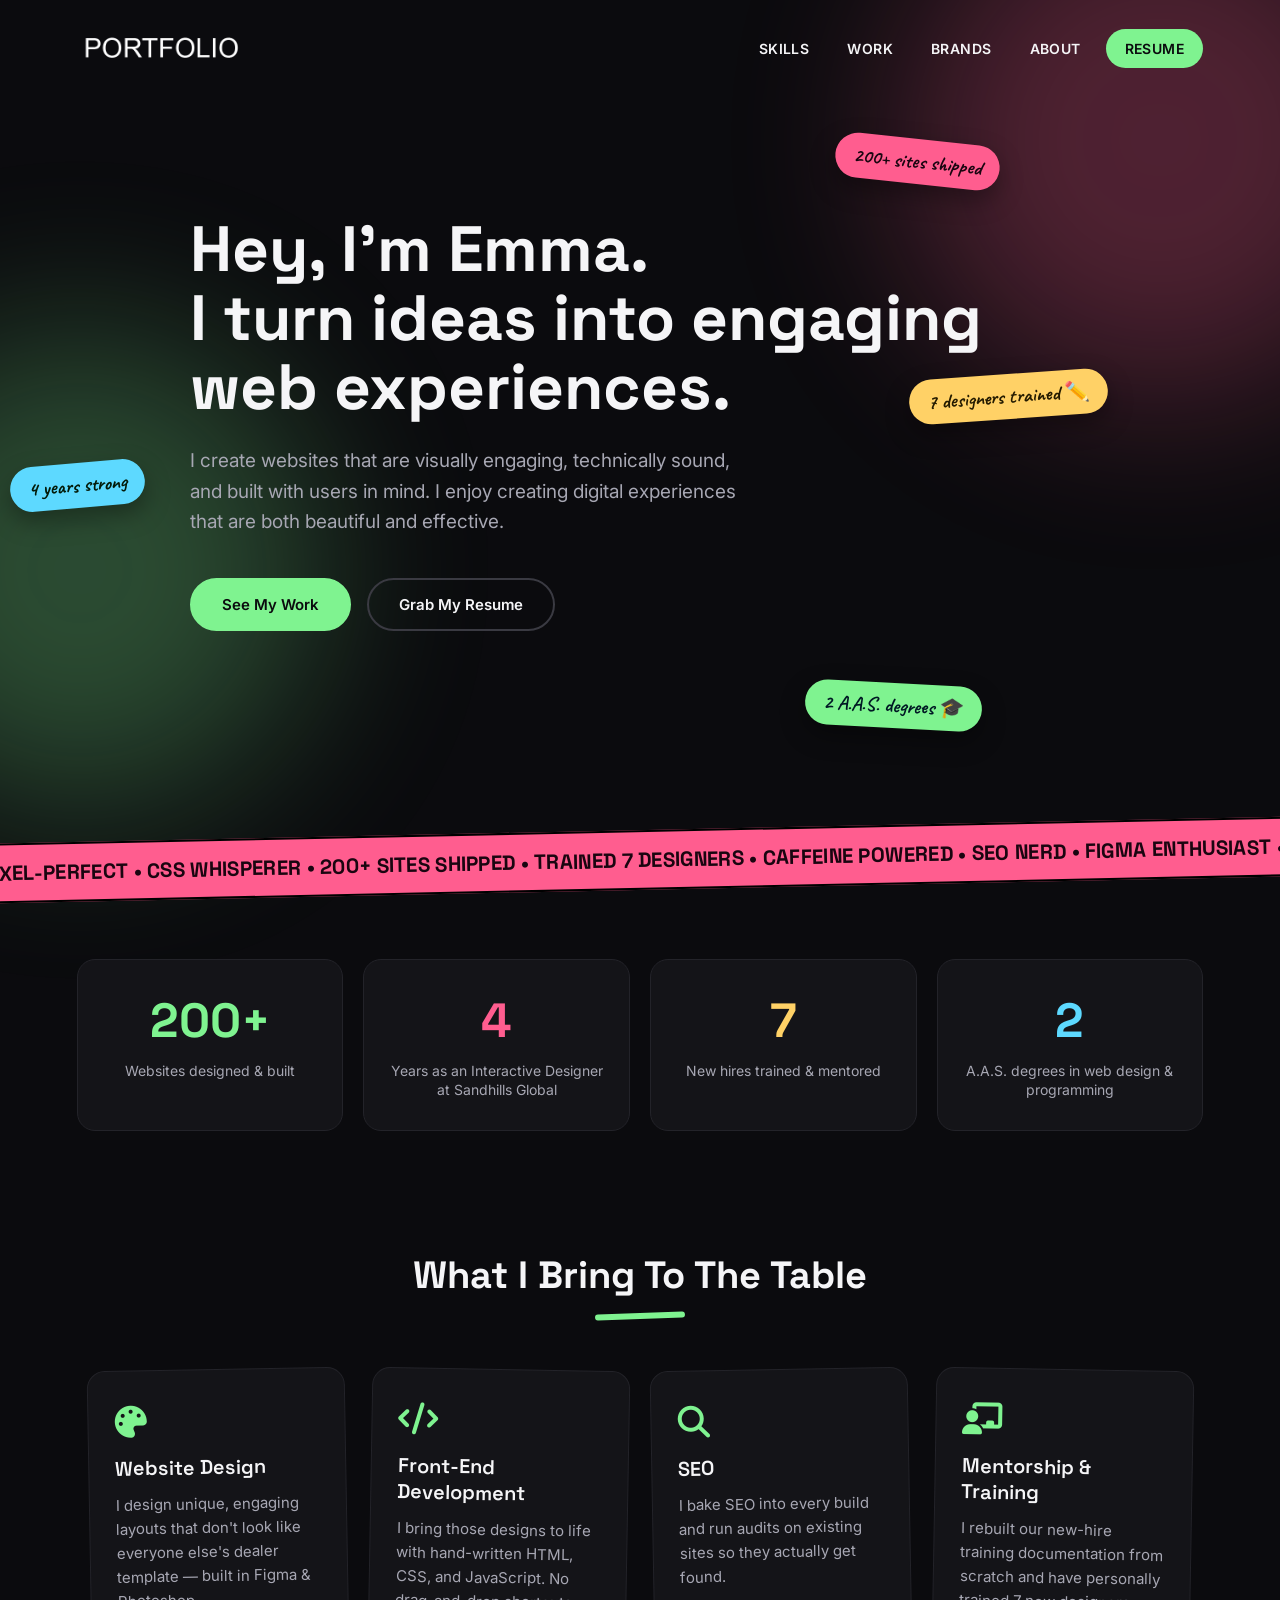
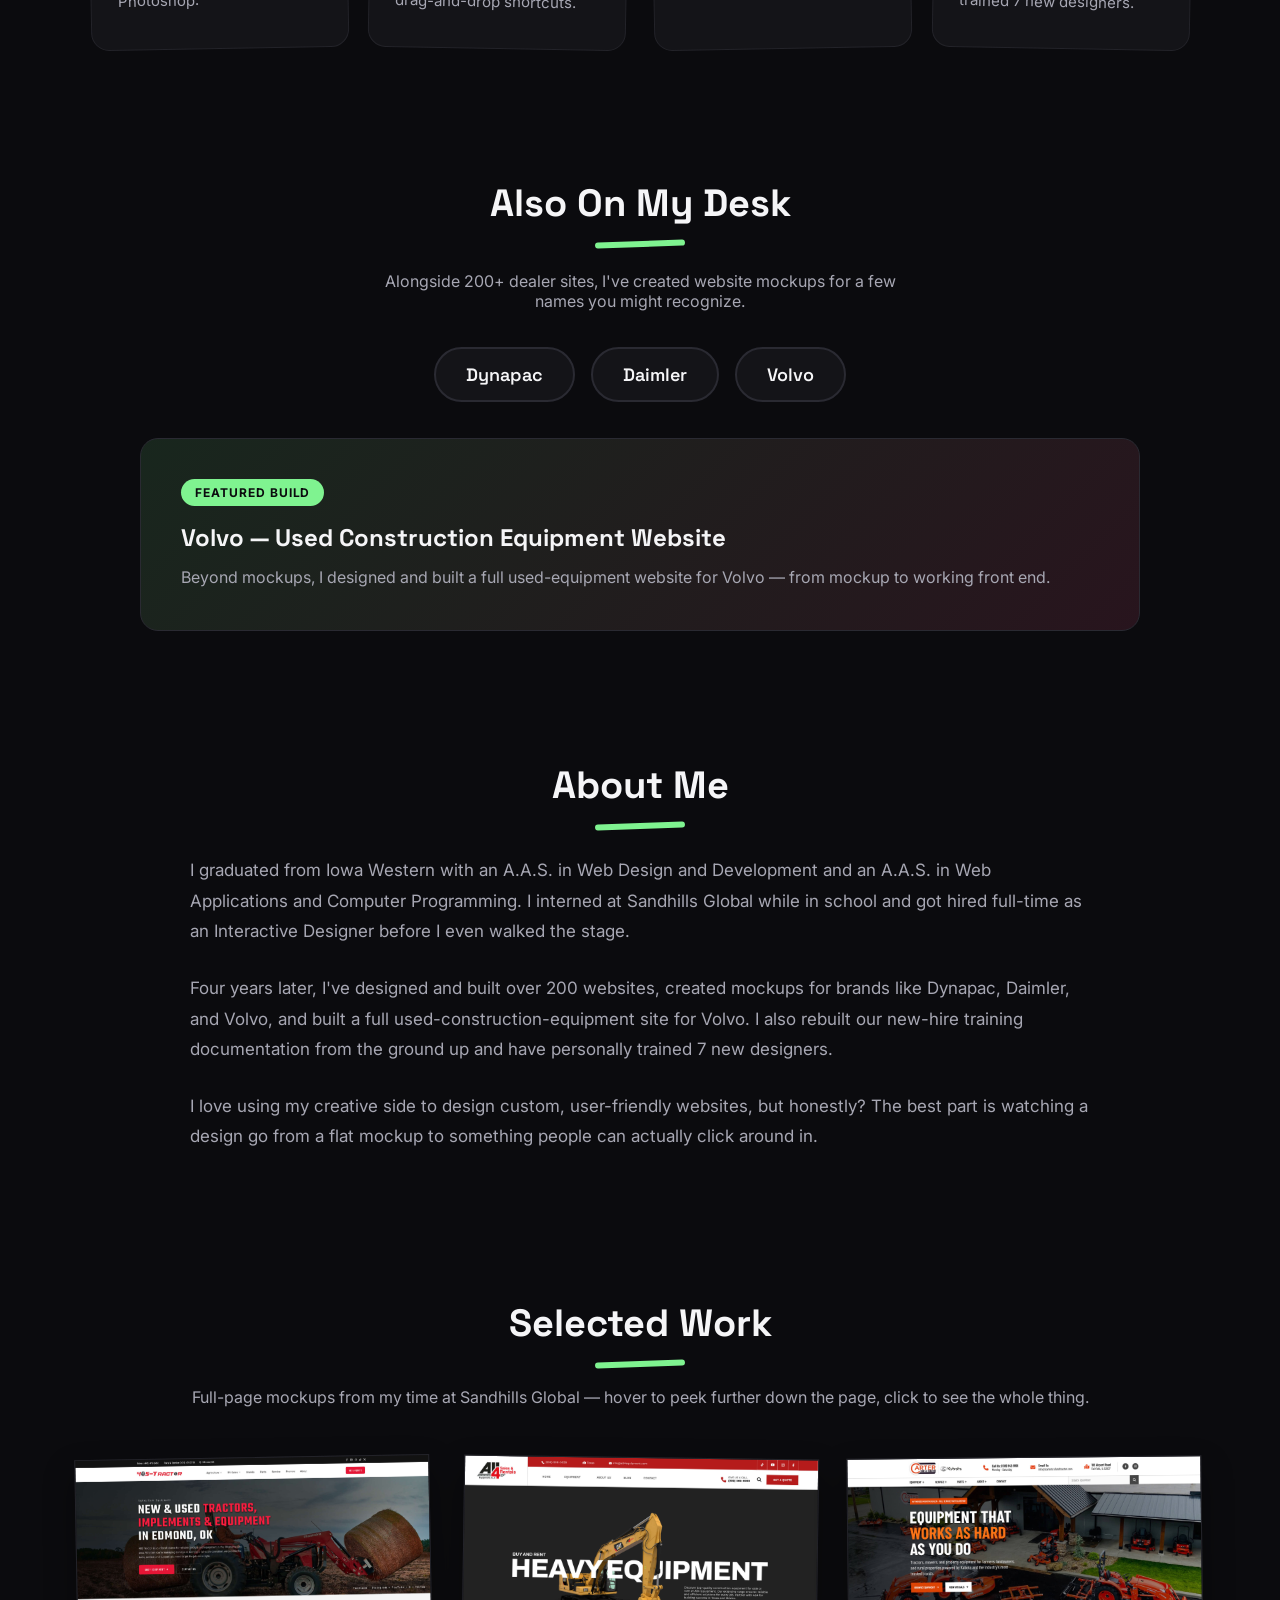
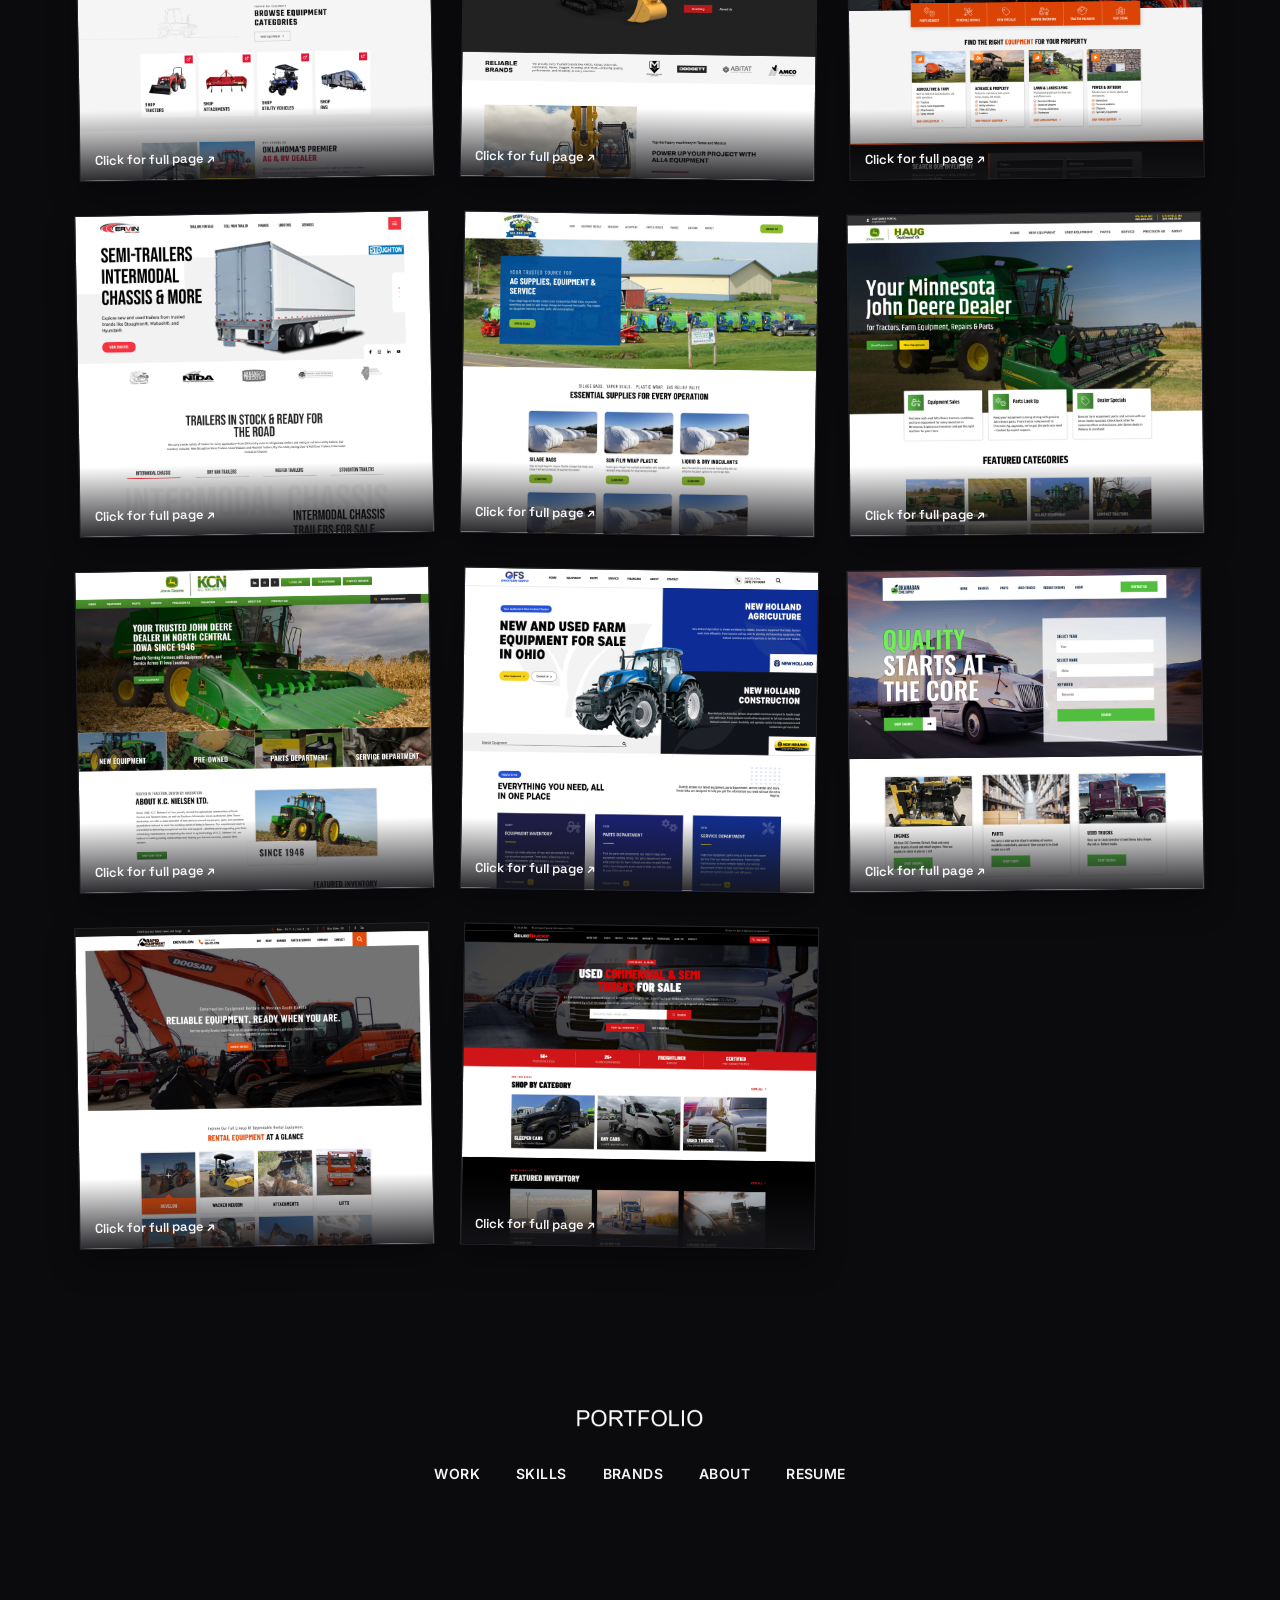
==== commit d0bfc2b8: "Add files via upload" ====
--- a/index.html
+++ b/index.html
@@ -188,19 +188,16 @@
       <hr class="squiggle" />
       <p>
         I graduated from Iowa Western with an A.A.S. in Web Design and
-        Development <em>and</em> an A.A.S. in Web Applications and Computer
-        Programming — yes, both, because apparently one degree wasn't enough
-        chaos for one person. I interned at Sandhills Global while in school and
-        got hired full-time as an Interactive Designer before I even walked the
-        stage.
+        Development and an A.A.S. in Web Applications and Computer Programming.
+        I interned at Sandhills Global while in school and got hired full-time
+        as an Interactive Designer before I even walked the stage.
       </p>
       <p>
         Four years later, I've designed and built over 200 websites, created
         mockups for brands like Dynapac, Daimler, and Volvo, and built a full
         used-construction-equipment site for Volvo. I also rebuilt our new-hire
         training documentation from the ground up and have personally trained 7
-        new designers — so if something in onboarding makes sense, that might be
-        why.
+        new designers.
       </p>
       <p>
         I love using my creative side to design custom, user-friendly websites,
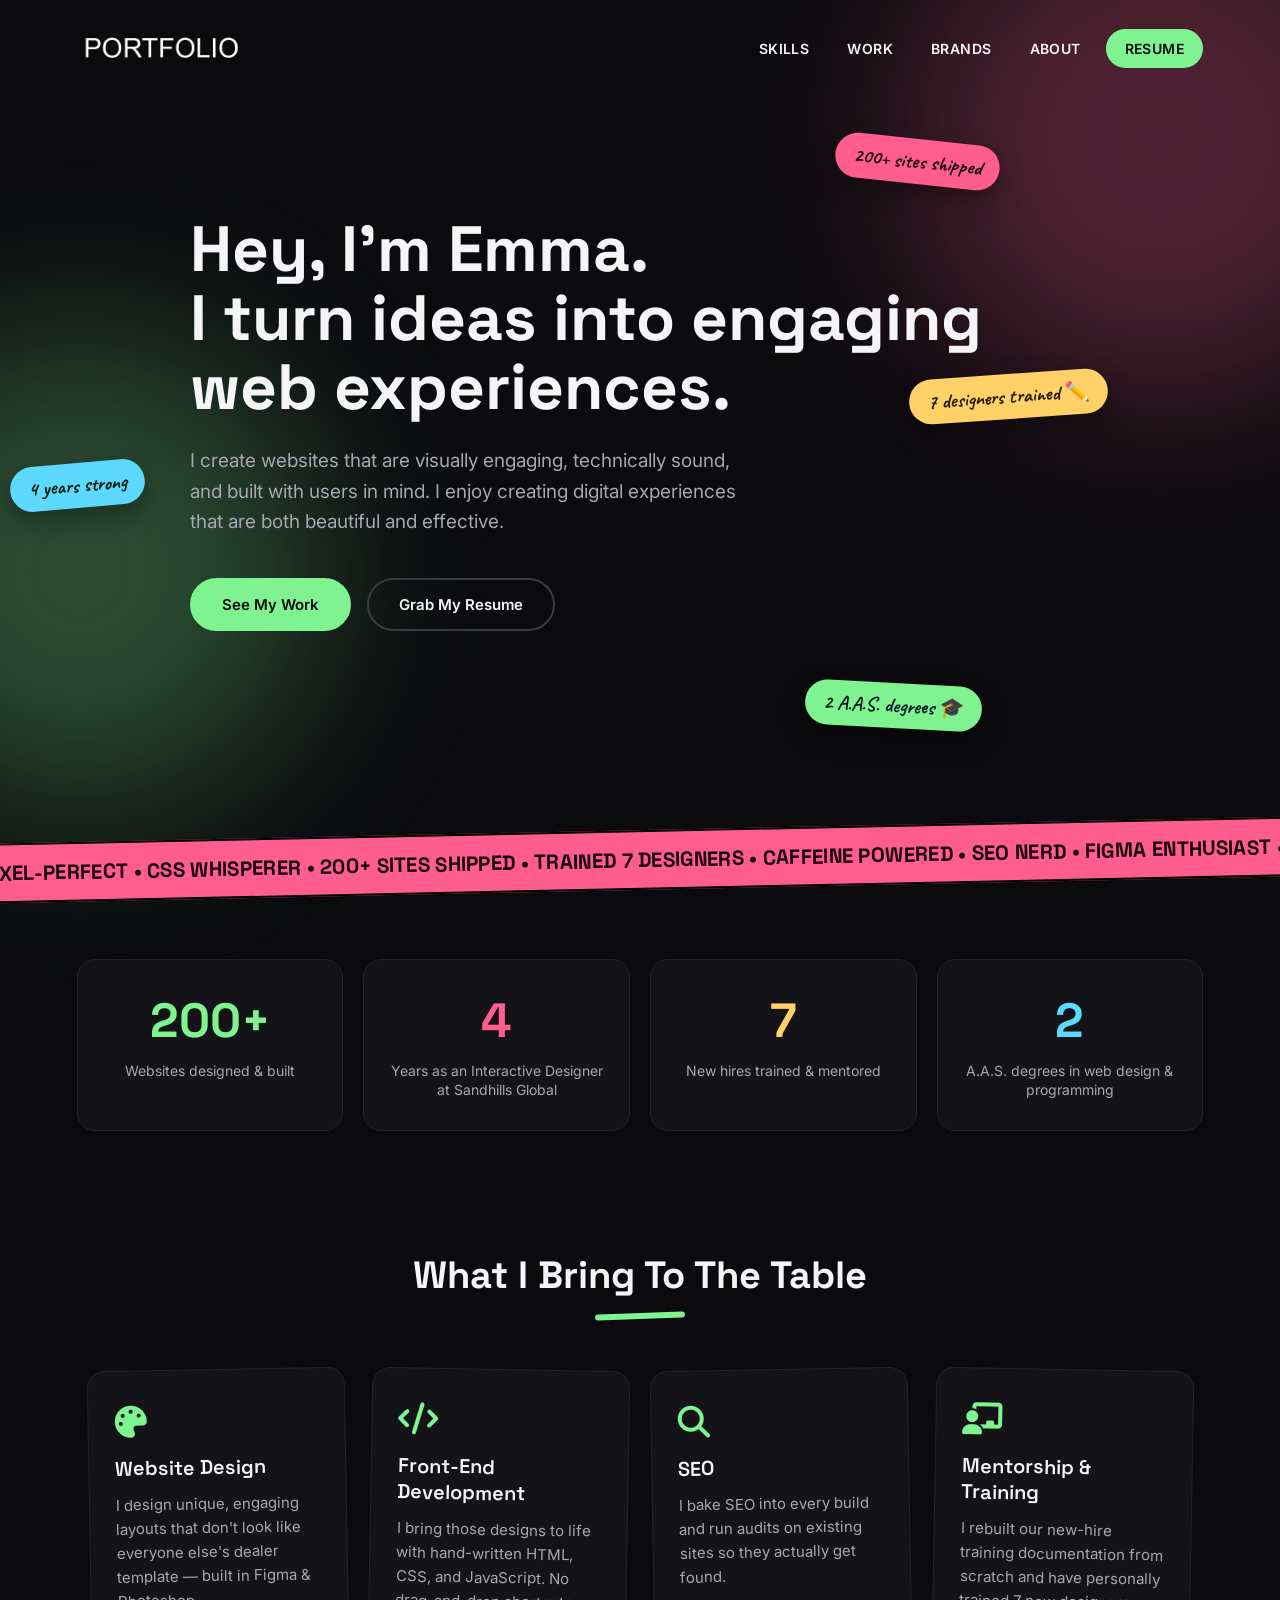
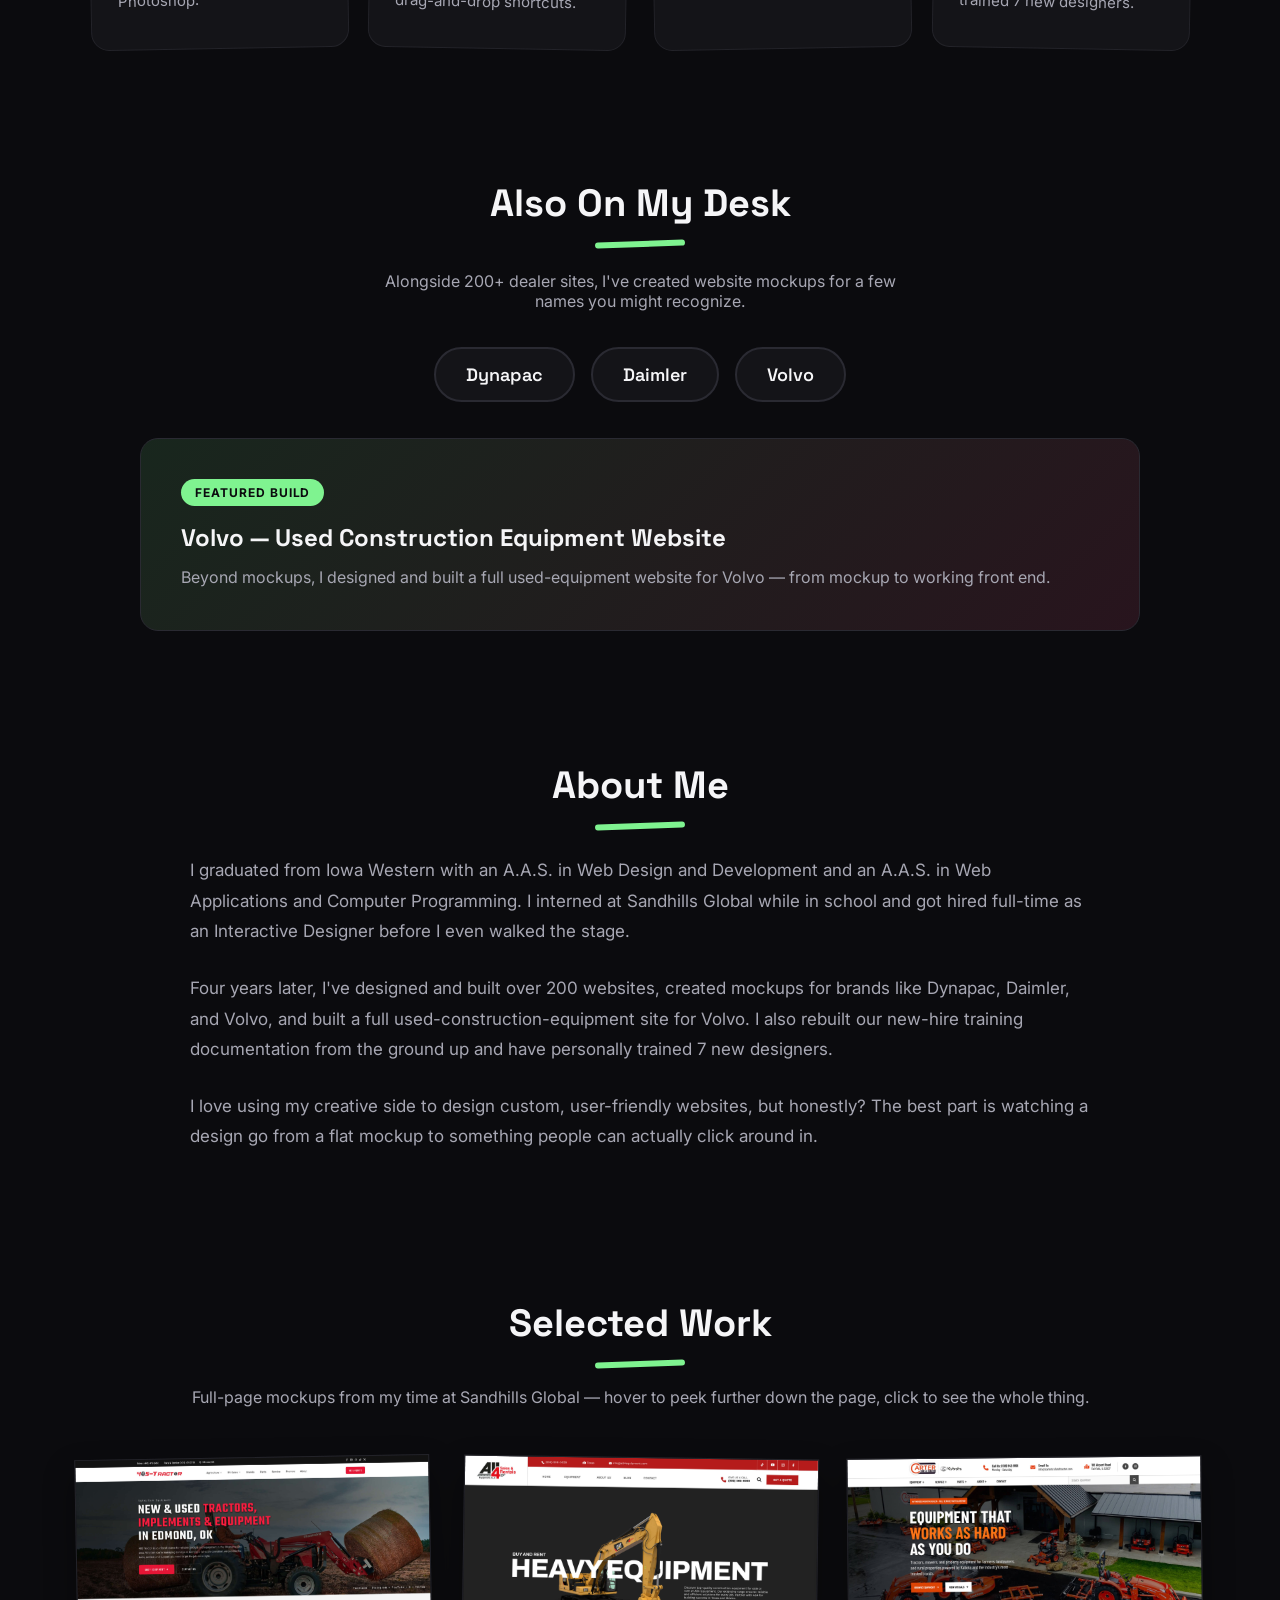
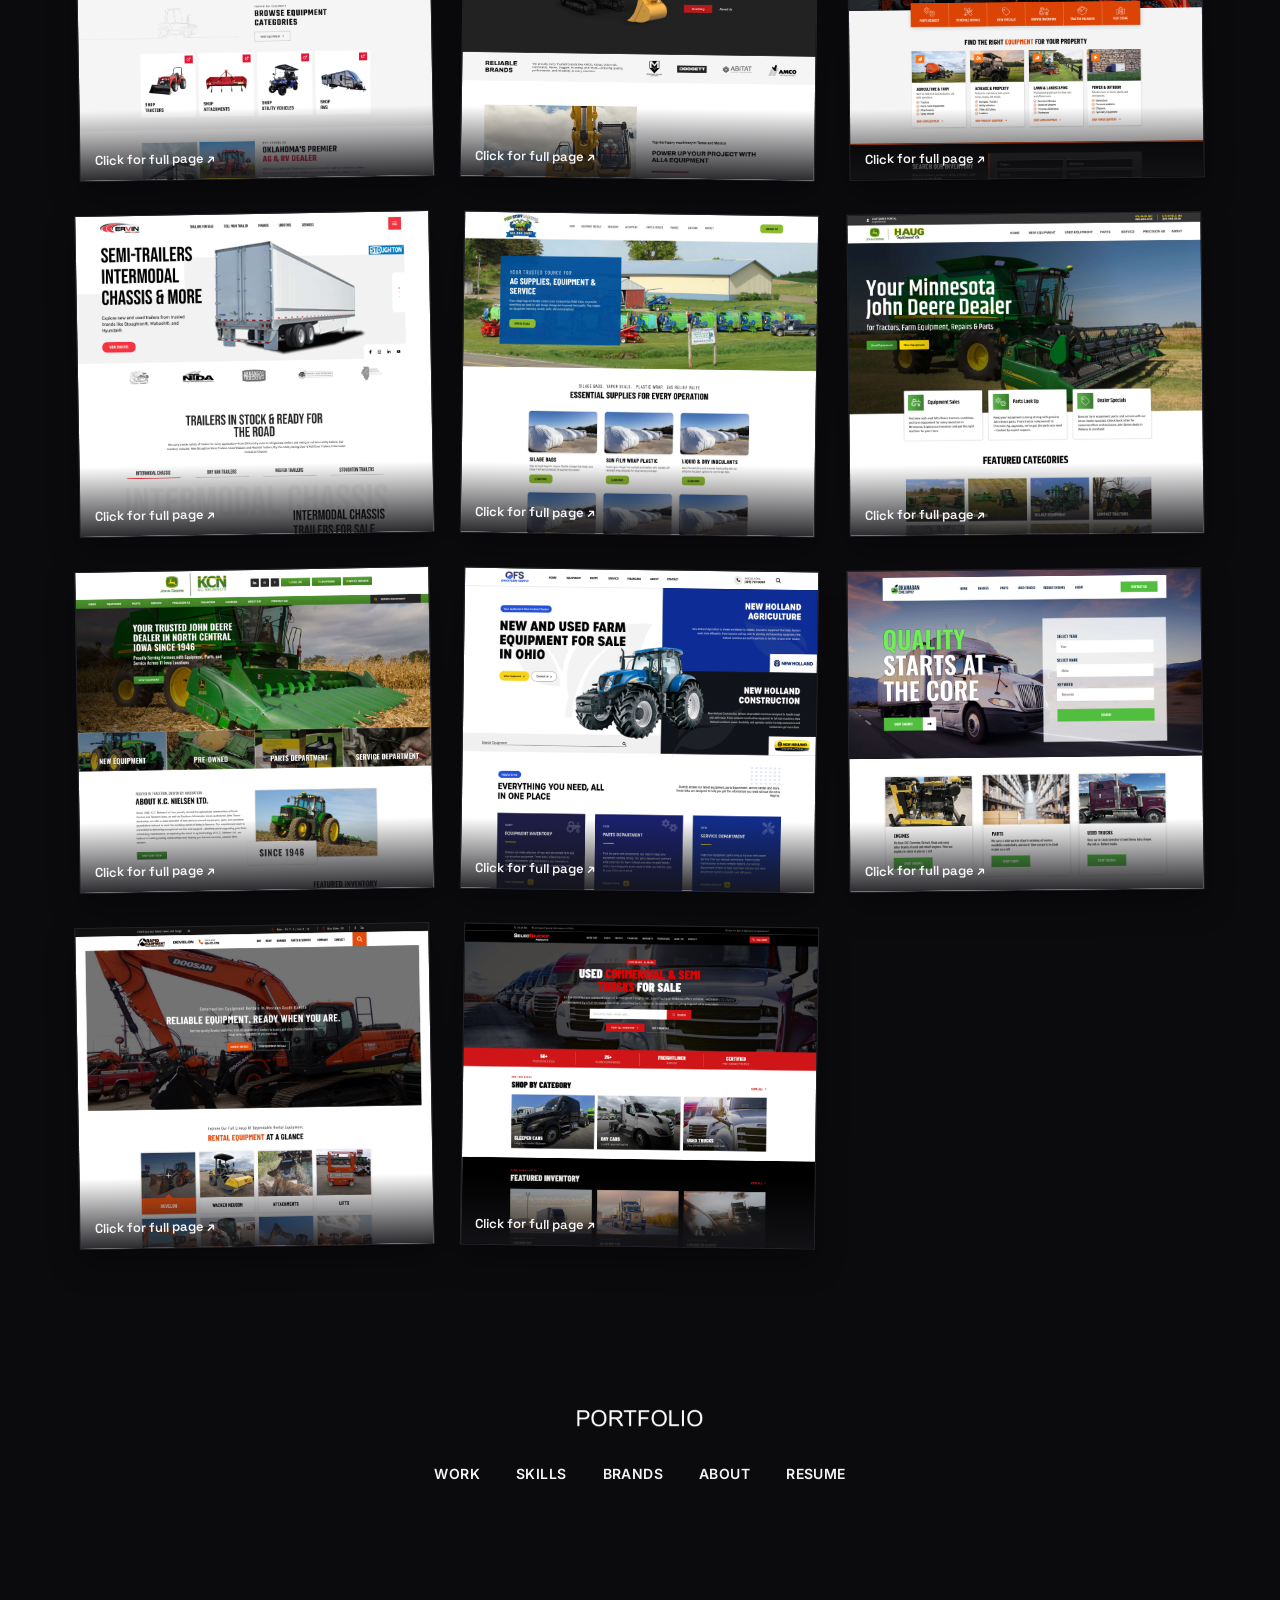
==== commit 08c4bf98: "Add files via upload" ====
--- a/index.html
+++ b/index.html
@@ -43,10 +43,7 @@
             <li><a href="#brands">Brands</a></li>
             <li><a href="#about">About</a></li>
             <li>
-              <a
-                href="siteart/bcom-resume.docx"
-                target="_blank"
-                class="nav-resume"
+              <a href="siteart/resume.docx" target="_blank" class="nav-resume"
                 >Resume</a
               >
             </li>
@@ -65,10 +62,7 @@
         </p>
         <div class="hero-ctas">
           <a href="#work" class="btn btn-primary">See My Work</a>
-          <a
-            href="siteart/bcom-resume.docx"
-            target="_blank"
-            class="btn btn-ghost"
+          <a href="siteart/resume.docx" target="_blank" class="btn btn-ghost"
             >Grab My Resume</a
           >
         </div>
@@ -337,7 +331,7 @@
             <li><a href="#brands">Brands</a></li>
             <li><a href="#about">About</a></li>
             <li>
-              <a href="siteart/bcom-resume.docx" target="_blank">Resume</a>
+              <a href="siteart/resume.docx" target="_blank">Resume</a>
             </li>
           </ul>
         </div>
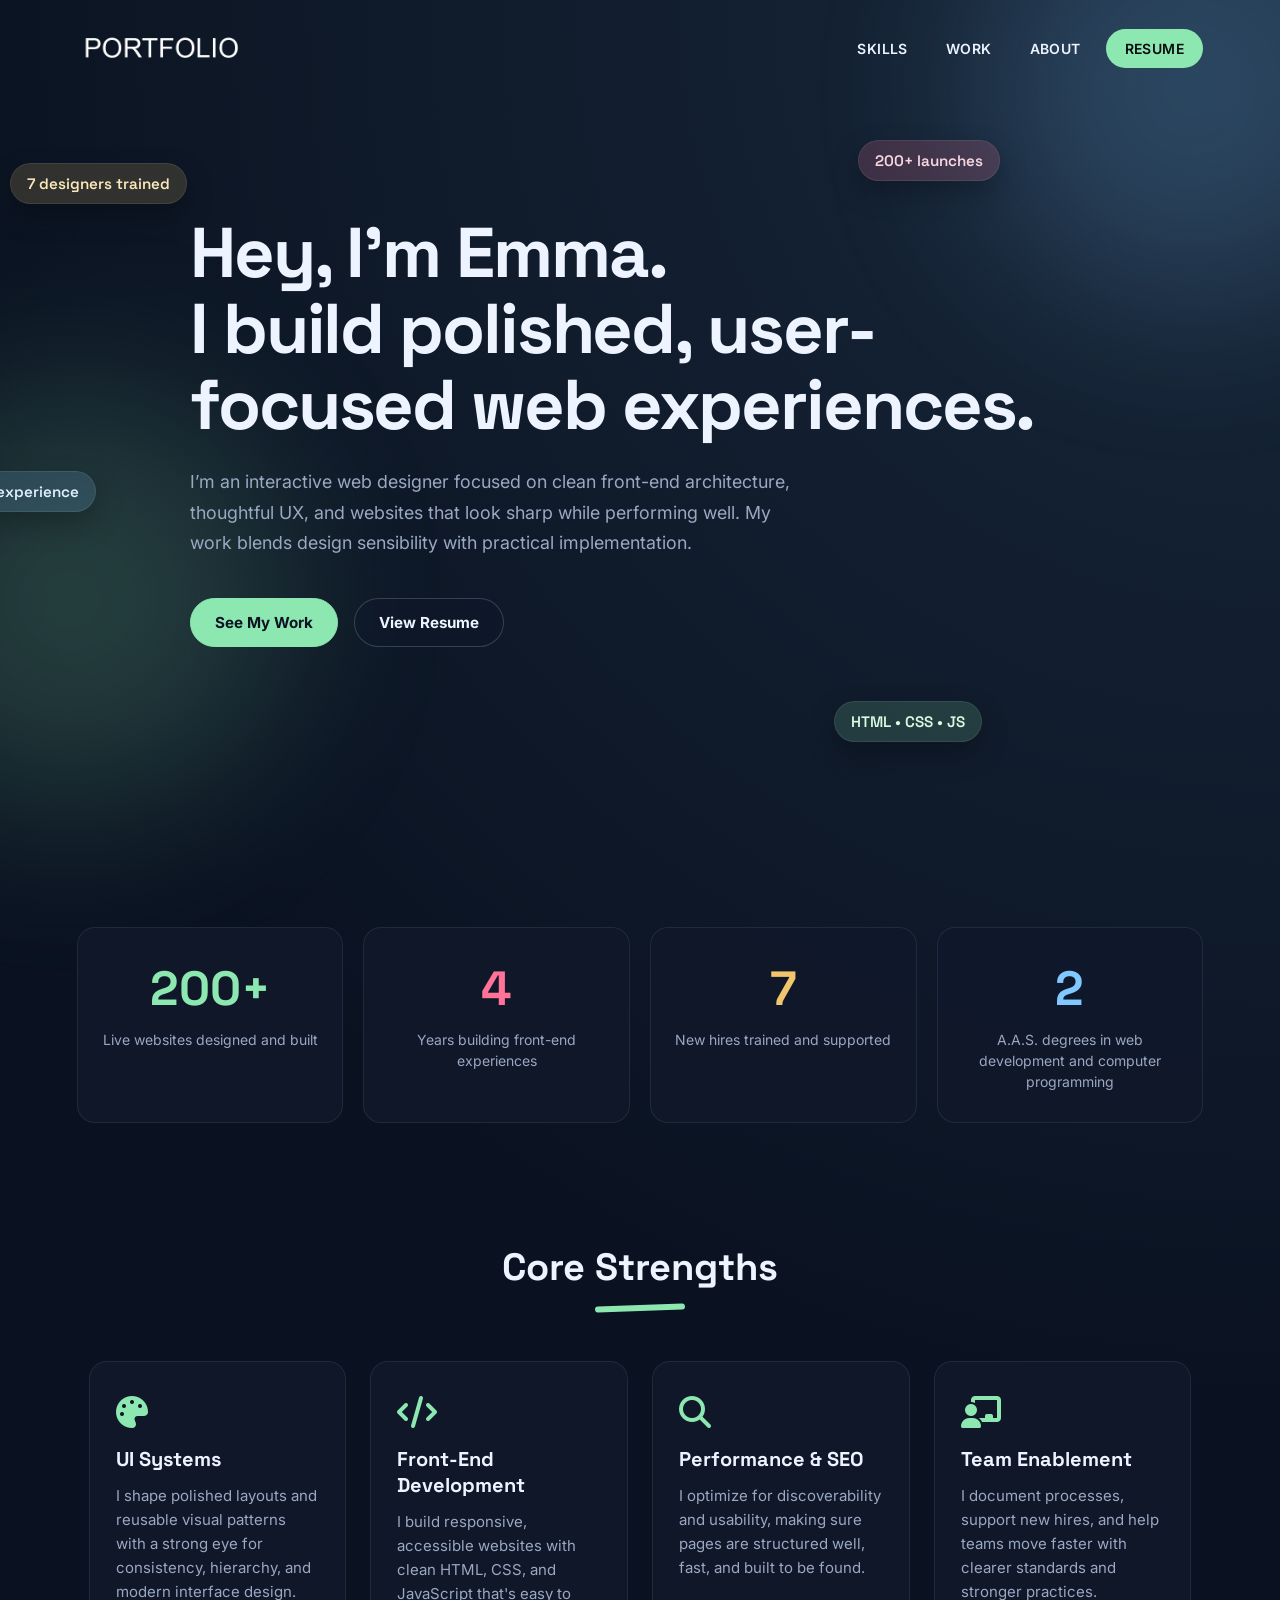
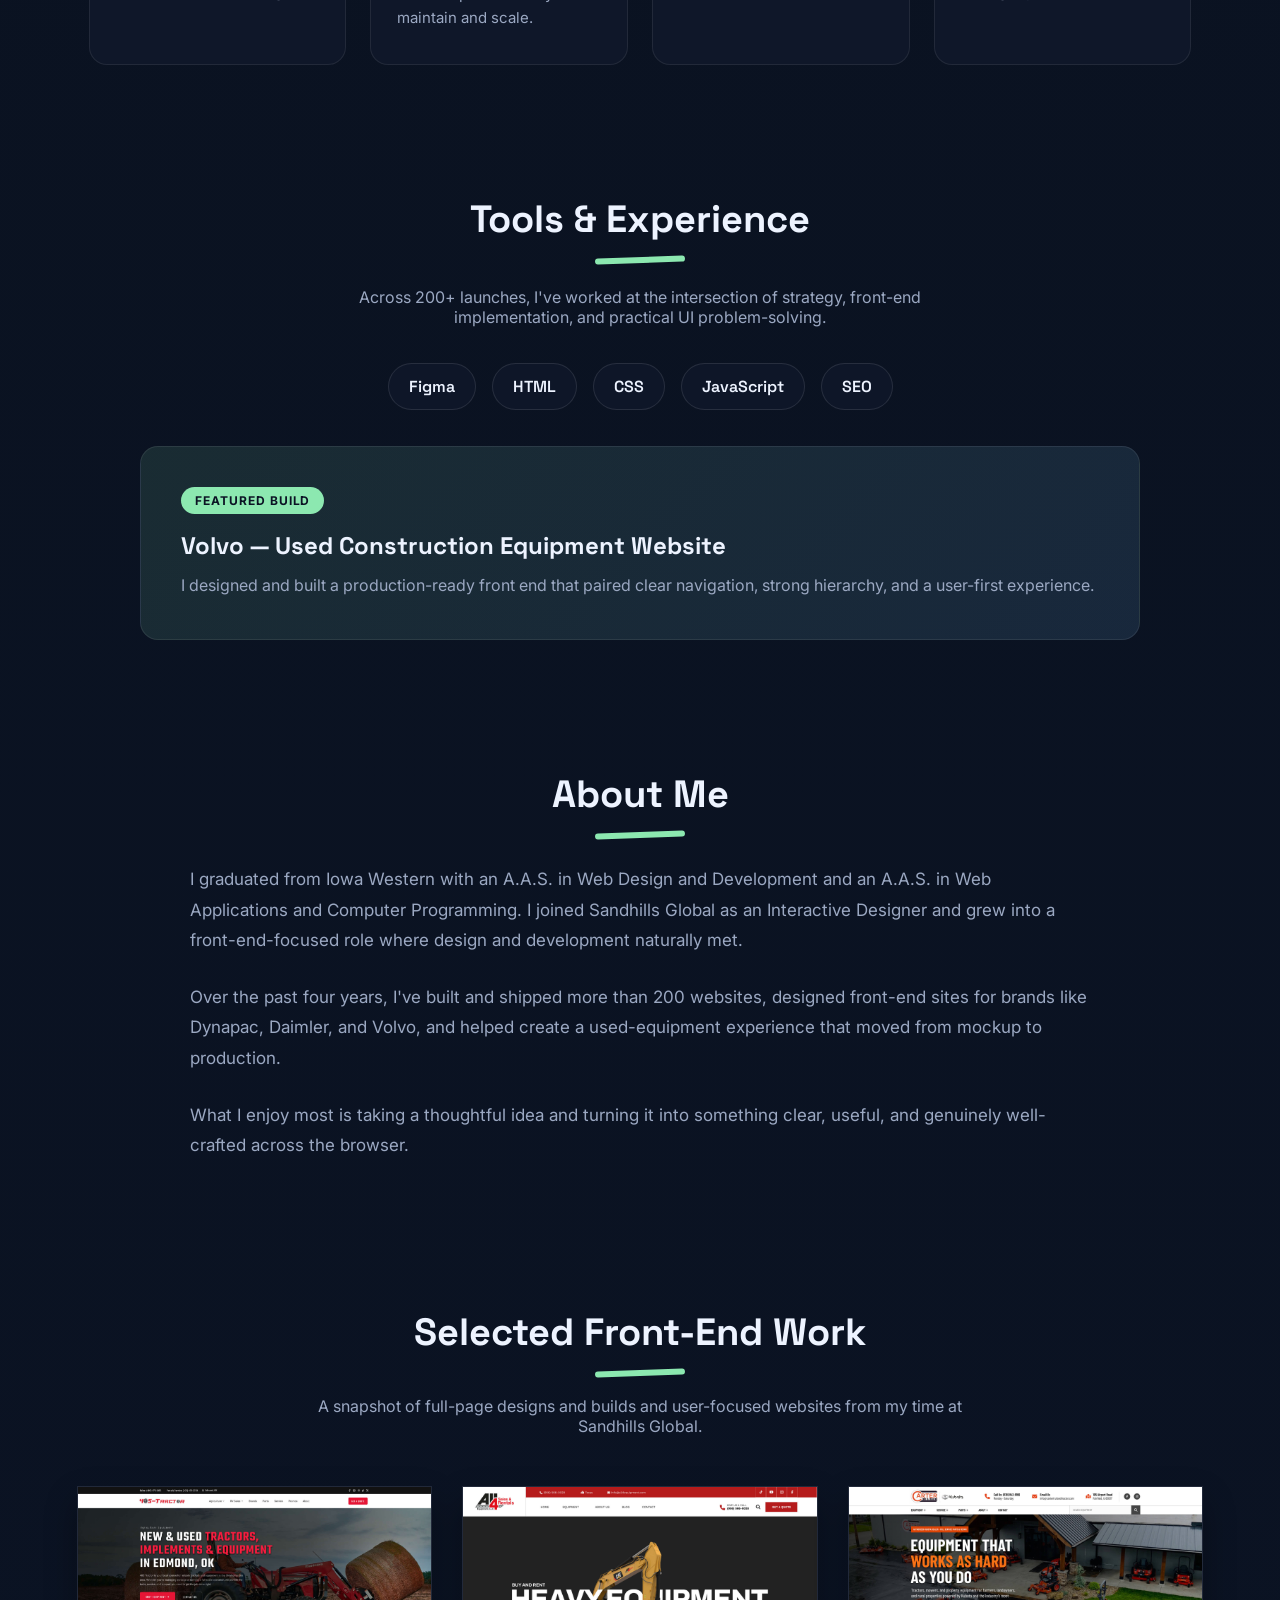
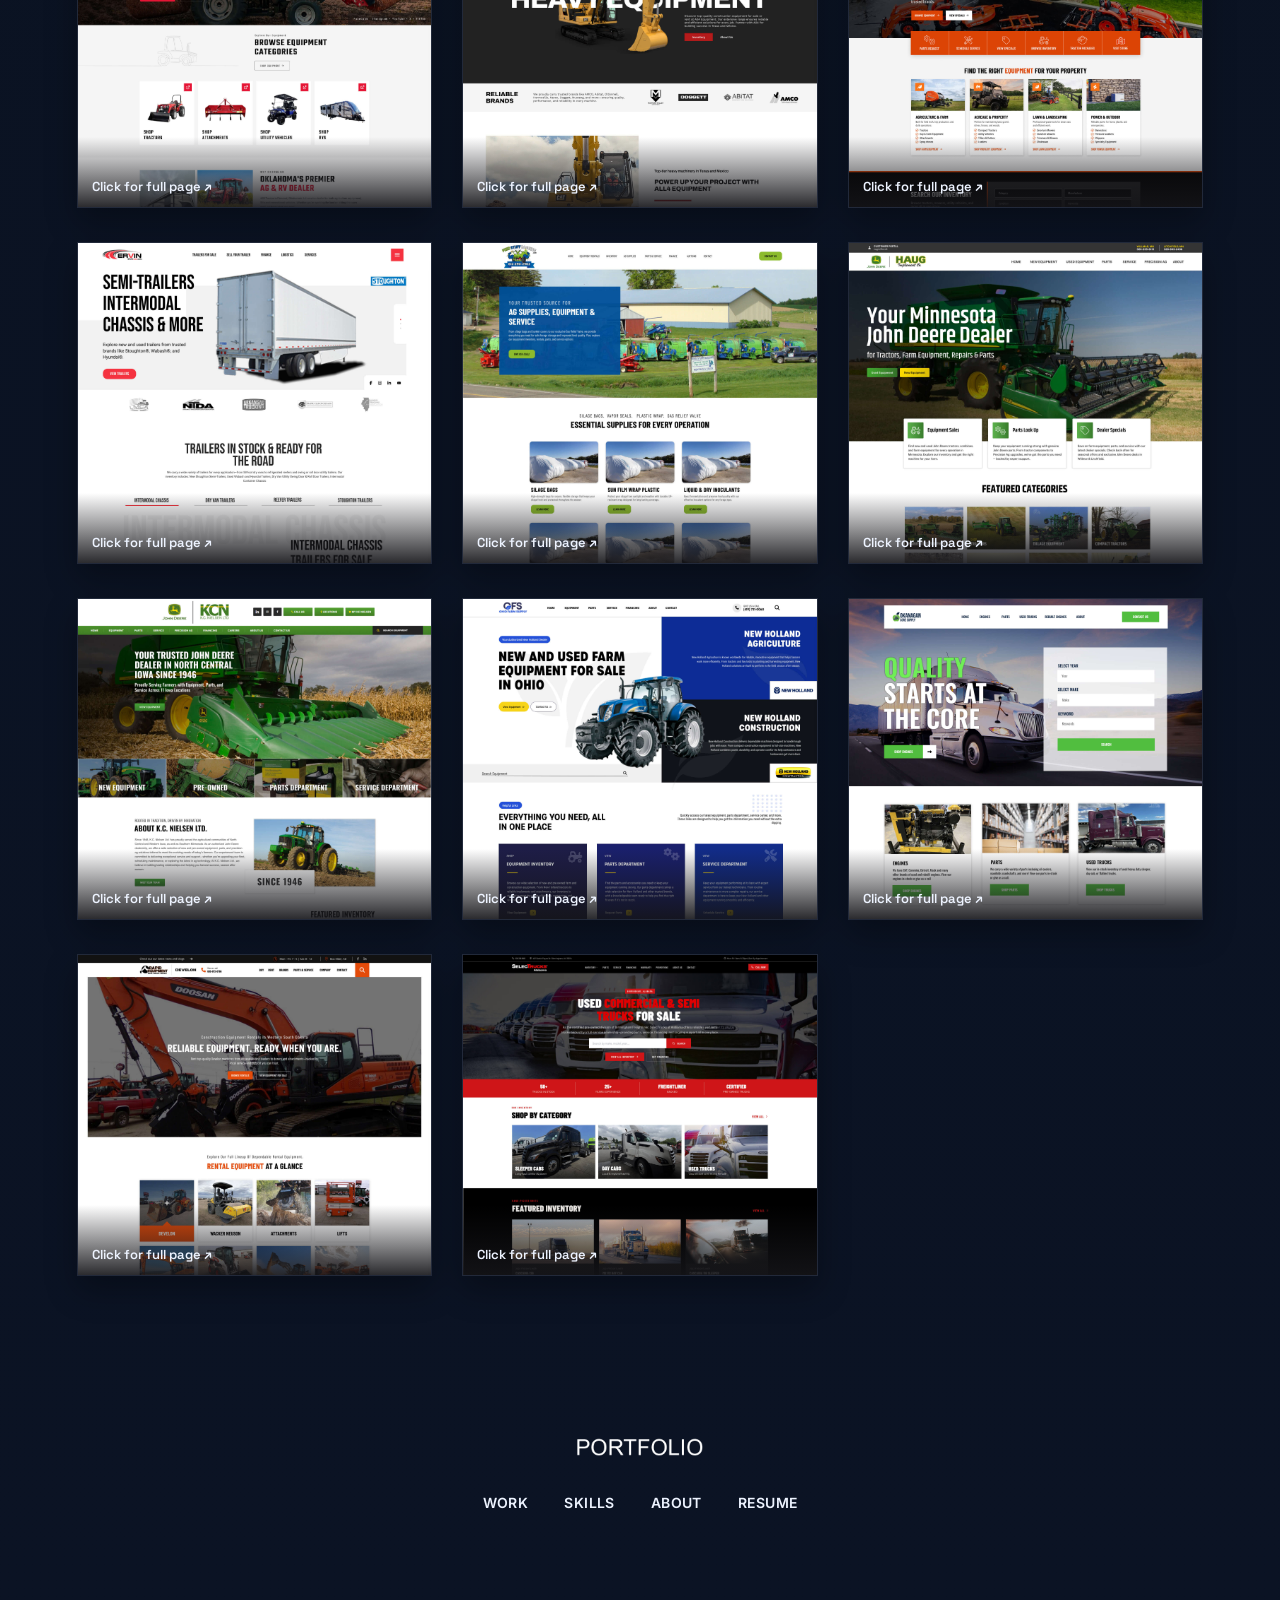
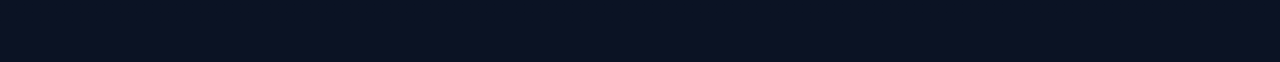
==== commit e843bbeb: "Add files via upload" ====
--- a/index.html
+++ b/index.html
@@ -6,7 +6,7 @@
     <meta name="viewport" content="width=device-width, initial-scale=1" />
     <meta
       name="description"
-      content="Emma Kennington, Interactive Designer at Sandhills Global. 200+ websites designed & built, mentor to 7 new hires, mockup work for Dynapac, Daimler & Volvo."
+      content="Emma Kennington is an interactive designer focused on polished front-end builds, responsive UI, accessibility, and practical web development work."
     />
     <link rel="icon" href="logo.png" />
     <link rel="stylesheet" href="style.css" type="text/css" />
@@ -40,7 +40,6 @@
           <ul>
             <li><a href="#skills">Skills</a></li>
             <li><a href="#work">Work</a></li>
-            <li><a href="#brands">Brands</a></li>
             <li><a href="#about">About</a></li>
             <li>
               <a href="siteart/resume.docx" target="_blank" class="nav-resume"
@@ -54,125 +53,126 @@
 
     <div class="hero-background">
       <div class="hero">
-        <h1>Hey, I'm Emma.<br />I turn ideas into engaging web experiences.</h1>
+        <h1>
+          Hey, I'm Emma.<br />I build polished, user-focused web experiences.
+        </h1>
         <p class="hero-sub">
-          I create websites that are visually engaging, technically sound, and
-          built with users in mind. I enjoy creating digital experiences that
-          are both beautiful and effective.
+          I’m an interactive web designer focused on clean front-end
+          architecture, thoughtful UX, and websites that look sharp while
+          performing well. My work blends design sensibility with practical
+          implementation.
         </p>
         <div class="hero-ctas">
           <a href="#work" class="btn btn-primary">See My Work</a>
           <a href="siteart/resume.docx" target="_blank" class="btn btn-ghost"
-            >Grab My Resume</a
+            >View Resume</a
           >
         </div>
 
         <div class="floaties" aria-hidden="true">
-          <span class="floatie f1">200+ sites shipped</span>
-          <span class="floatie f2">7 designers trained ✏️</span>
-          <span class="floatie f3">2 A.A.S. degrees 🎓</span>
-          <span class="floatie f4">4 years strong</span>
-        </div>
-      </div>
-    </div>
-
-    <div class="marquee" aria-hidden="true">
+          <span class="floatie f1">200+ launches</span>
+          <span class="floatie f2">7 designers trained</span>
+          <span class="floatie f3">HTML • CSS • JS</span>
+          <span class="floatie f4">4 years experience</span>
+        </div>
+      </div>
+    </div>
+
+    <!--- <div class="marquee" aria-hidden="true">
       <div class="marquee-track">
         <span
-          >PIXEL-PERFECT&nbsp;•&nbsp;CSS WHISPERER&nbsp;•&nbsp;200+ SITES
-          SHIPPED&nbsp;•&nbsp;TRAINED 7 DESIGNERS&nbsp;•&nbsp;CAFFEINE
-          POWERED&nbsp;•&nbsp;SEO NERD&nbsp;•&nbsp;FIGMA
-          ENTHUSIAST&nbsp;•&nbsp;</span
+          >HTML&nbsp;•&nbsp;CSS&nbsp;•&nbsp;JAVASCRIPT&nbsp;•&nbsp;ACCESSIBILITY
+          &nbsp;•&nbsp;SEO&nbsp;•&nbsp;RESPONSIVE UI&nbsp;•&nbsp;FRONT-END
+          DEVELOPMENT&nbsp;•&nbsp;</span
         >
         <span
-          >PIXEL-PERFECT&nbsp;•&nbsp;CSS WHISPERER&nbsp;•&nbsp;200+ SITES
-          SHIPPED&nbsp;•&nbsp;TRAINED 7 DESIGNERS&nbsp;•&nbsp;CAFFEINE
-          POWERED&nbsp;•&nbsp;SEO NERD&nbsp;•&nbsp;FIGMA
-          ENTHUSIAST&nbsp;•&nbsp;</span
+          >HTML&nbsp;•&nbsp;CSS&nbsp;•&nbsp;JAVASCRIPT&nbsp;•&nbsp;ACCESSIBILITY
+          &nbsp;•&nbsp;SEO&nbsp;•&nbsp;RESPONSIVE UI&nbsp;•&nbsp;FRONT-END
+          DEVELOPMENT&nbsp;•&nbsp;</span
         >
       </div>
-    </div>
+    </div>-->
 
     <div class="stats">
       <div class="stat stat-a">
         <span class="stat-num">200+</span>
-        <span class="stat-label">Websites designed &amp; built</span>
+        <span class="stat-label">Live websites designed and built</span>
       </div>
       <div class="stat stat-b">
         <span class="stat-num">4</span>
-        <span class="stat-label"
-          >Years as an Interactive Designer at Sandhills Global</span
-        >
+        <span class="stat-label">Years building front-end experiences</span>
       </div>
       <div class="stat stat-c">
         <span class="stat-num">7</span>
-        <span class="stat-label">New hires trained &amp; mentored</span>
+        <span class="stat-label">New hires trained and supported</span>
       </div>
       <div class="stat stat-d">
         <span class="stat-num">2</span>
         <span class="stat-label"
-          >A.A.S. degrees in web design &amp; programming</span
+          >A.A.S. degrees in web development and computer programming</span
         >
       </div>
     </div>
 
     <div class="skills" id="skills">
-      <h2 class="section-title">What I Bring To The Table</h2>
+      <h2 class="section-title">Core Strengths</h2>
       <hr class="squiggle" />
       <div class="skills-grid">
         <div class="skill">
           <i class="fa fa-palette"></i>
-          <h3>Website Design</h3>
+          <h3>UI Systems</h3>
           <p>
-            I design unique, engaging layouts that don't look like everyone
-            else's dealer template — built in Figma &amp; Photoshop.
+            I shape polished layouts and reusable visual patterns with a strong
+            eye for consistency, hierarchy, and modern interface design.
           </p>
         </div>
         <div class="skill">
           <i class="fa fa-code"></i>
           <h3>Front-End Development</h3>
           <p>
-            I bring those designs to life with hand-written HTML, CSS, and
-            JavaScript. No drag-and-drop shortcuts.
+            I build responsive, accessible websites with clean HTML, CSS, and
+            JavaScript that's easy to maintain and scale.
           </p>
         </div>
         <div class="skill">
           <i class="fa fa-search"></i>
-          <h3>SEO</h3>
+          <h3>Performance &amp; SEO</h3>
           <p>
-            I bake SEO into every build and run audits on existing sites so they
-            actually get found.
+            I optimize for discoverability and usability, making sure pages are
+            structured well, fast, and built to be found.
           </p>
         </div>
         <div class="skill">
           <i class="fa fa-chalkboard-user"></i>
-          <h3>Mentorship &amp; Training</h3>
+          <h3>Team Enablement</h3>
           <p>
-            I rebuilt our new-hire training documentation from scratch and have
-            personally trained 7 new designers.
+            I document processes, support new hires, and help teams move faster
+            with clearer standards and stronger practices.
           </p>
         </div>
       </div>
     </div>
 
     <div class="brands" id="brands">
-      <h2 class="section-title">Also On My Desk</h2>
+      <h2 class="section-title">Tools &amp; Experience</h2>
       <hr class="squiggle" />
       <p class="brands-sub">
-        Alongside 200+ dealer sites, I've created website mockups for a few
-        names you might recognize.
+        Across 200+ launches, I've worked at the intersection of strategy,
+        front-end implementation, and practical UI problem-solving.
       </p>
       <div class="brand-row">
-        <span class="brand-chip">Dynapac</span>
-        <span class="brand-chip">Daimler</span>
-        <span class="brand-chip">Volvo</span>
+        <span class="brand-chip">Figma</span>
+        <span class="brand-chip">HTML</span>
+        <span class="brand-chip">CSS</span>
+        <span class="brand-chip">JavaScript</span>
+        <span class="brand-chip">SEO</span>
       </div>
       <div class="brand-feature">
         <div class="brand-feature-tag">Featured Build</div>
         <h3>Volvo — Used Construction Equipment Website</h3>
         <p>
-          Beyond mockups, I designed and built a full used-equipment website for
-          Volvo — from mockup to working front end.
+          I designed and built a production-ready front end that paired clear
+          navigation, strong hierarchy, and a user-first experience.
         </p>
       </div>
     </div>
@@ -183,29 +183,27 @@
       <p>
         I graduated from Iowa Western with an A.A.S. in Web Design and
         Development and an A.A.S. in Web Applications and Computer Programming.
-        I interned at Sandhills Global while in school and got hired full-time
-        as an Interactive Designer before I even walked the stage.
+        I joined Sandhills Global as an Interactive Designer and grew into a
+        front-end-focused role where design and development naturally met.
       </p>
       <p>
-        Four years later, I've designed and built over 200 websites, created
-        mockups for brands like Dynapac, Daimler, and Volvo, and built a full
-        used-construction-equipment site for Volvo. I also rebuilt our new-hire
-        training documentation from the ground up and have personally trained 7
-        new designers.
+        Over the past four years, I've built and shipped more than 200 websites,
+        designed front-end sites for brands like Dynapac, Daimler, and Volvo,
+        and helped create a used-equipment experience that moved from mockup to
+        production.
       </p>
       <p>
-        I love using my creative side to design custom, user-friendly websites,
-        but honestly? The best part is watching a design go from a flat mockup
-        to something people can actually click around in.
+        What I enjoy most is taking a thoughtful idea and turning it into
+        something clear, useful, and genuinely well-crafted across the browser.
       </p>
     </div>
 
     <div class="projects">
-      <h2 class="section-title">Selected Work</h2>
+      <h2 class="section-title">Selected Front-End Work</h2>
       <hr class="squiggle" />
       <p class="projects-sub">
-        Full-page mockups from my time at Sandhills Global — hover to peek
-        further down the page, click to see the whole thing.
+        A snapshot of full-page designs and builds and user-focused websites
+        from my time at Sandhills Global.
       </p>
       <div class="work-wrapper" id="work">
         <figure class="work" data-name="405 Tractor">
@@ -328,14 +326,12 @@
           <ul>
             <li><a href="#work">Work</a></li>
             <li><a href="#skills">Skills</a></li>
-            <li><a href="#brands">Brands</a></li>
             <li><a href="#about">About</a></li>
             <li>
               <a href="siteart/resume.docx" target="_blank">Resume</a>
             </li>
           </ul>
         </div>
-        <p class="footer-note"></p>
       </footer>
     </div>
 
--- a/style.css
+++ b/style.css
@@ -1,14 +1,14 @@
-@import url("https://fonts.googleapis.com/css2?family=Space+Grotesk:wght@400;500;600;700&family=Inter:wght@400;500;600&family=Caveat:wght@600;700&display=swap");
+@import url("https://fonts.googleapis.com/css2?family=Space+Grotesk:wght@400;500;600;700&family=Inter:wght@400;500;600;700&display=swap");
 
 :root {
-  --bg: #0b0b0e;
-  --bg-panel: #141418;
-  --text: #f5f5f7;
-  --muted: #a7a7b3;
-  --green: #7ff390;
-  --pink: #ff5d8f;
-  --yellow: #ffd166;
-  --blue: #5dd9ff;
+  --bg: #0a1220;
+  --bg-panel: #10192b;
+  --text: #edf3ff;
+  --muted: #9ba8c2;
+  --green: #8ce8b0;
+  --pink: #ff7398;
+  --yellow: #f2c66d;
+  --blue: #80c8ff;
   --radius: 18px;
 }
 
@@ -28,9 +28,15 @@
 body {
   width: 100%;
   margin: 0;
-  background-color: var(--bg);
-  color: var(--text);
-  font-family: "Inter", "Open Sans", sans-serif;
+  background:
+    radial-gradient(
+      circle at top right,
+      rgba(128, 200, 255, 0.12),
+      transparent 28%
+    ),
+    linear-gradient(180deg, #0a1220 0%, #0b1324 100%);
+  color: var(--text);
+  font-family: "Inter", sans-serif;
   overflow-x: hidden;
   position: relative;
 }
@@ -45,23 +51,23 @@
   position: fixed;
   border-radius: 50%;
   filter: blur(90px);
-  opacity: 0.28;
+  opacity: 0.2;
   z-index: 0;
   pointer-events: none;
 }
 .blob-a {
-  width: 520px;
-  height: 520px;
-  background: var(--pink);
+  width: 420px;
+  height: 420px;
+  background: var(--blue);
   top: -120px;
-  right: -140px;
+  right: -120px;
 }
 .blob-b {
-  width: 480px;
-  height: 480px;
+  width: 420px;
+  height: 420px;
   background: var(--green);
   bottom: 10%;
-  left: -160px;
+  left: -140px;
 }
 
 /* ---------- header ---------- */
@@ -165,30 +171,19 @@
   padding: 120px 0 200px 0;
   position: relative;
 }
-.eyebrow {
-  font-family: "Caveat", cursive;
-  font-size: 22px;
-  color: var(--yellow);
-  display: inline-block;
-  margin-bottom: 14px;
-  transform: rotate(-2deg);
-}
 .hero h1 {
-  font-size: 64px;
+  font-size: clamp(2.8rem, 5.5vw, 4.4rem);
   line-height: 1.08;
   font-weight: 700;
   color: var(--text);
   margin: 0 0 24px 0;
-}
-.hero h1 .highlight {
-  color: var(--green);
-  font-style: italic;
+  letter-spacing: -0.03em;
 }
 .hero-sub {
-  font-size: 19px;
-  line-height: 1.6;
+  font-size: 1.12rem;
+  line-height: 1.7;
   color: var(--muted);
-  max-width: 560px;
+  max-width: 620px;
   margin: 0 0 40px 0;
 }
 .hero-ctas {
@@ -199,16 +194,16 @@
 
 .btn {
   display: inline-block;
-  padding: 15px 30px;
-  border-radius: 40px;
-  font-weight: 600;
-  font-size: 15px;
+  padding: 14px 24px;
+  border-radius: 999px;
+  font-weight: 700;
+  font-size: 0.95rem;
   transition: 0.25s ease;
-  border: solid 2px transparent;
+  border: solid 1px transparent;
 }
 .btn-primary {
   background: var(--green);
-  color: #0b0b0e;
+  color: #0b1324;
   border-color: var(--green);
 }
 .btn-primary:hover {
@@ -217,12 +212,13 @@
   transform: translateY(-2px);
 }
 .btn-ghost {
-  border-color: #3a3a42;
-  color: var(--text);
+  border-color: rgba(237, 243, 255, 0.18);
+  color: var(--text);
+  background: rgba(16, 25, 43, 0.55);
 }
 .btn-ghost:hover {
-  border-color: var(--pink);
-  color: var(--pink);
+  border-color: var(--blue);
+  color: var(--blue);
   transform: translateY(-2px);
 }
 
@@ -233,44 +229,41 @@
 }
 .floatie {
   position: absolute;
-  font-family: "Caveat", cursive;
-  font-weight: 700;
-  font-size: 20px;
-  padding: 10px 18px;
-  border-radius: 40px;
+  font-family: "Space Grotesk", sans-serif;
+  font-weight: 600;
+  font-size: 0.95rem;
+  padding: 10px 16px;
+  border-radius: 999px;
   white-space: nowrap;
-  box-shadow: 0 10px 25px rgba(0, 0, 0, 0.35);
+  box-shadow: 0 12px 28px rgba(0, 0, 0, 0.25);
   animation: floaty 5s ease-in-out infinite;
+  border: solid 1px rgba(255, 255, 255, 0.08);
 }
 .f1 {
   top: 6%;
   right: 10%;
-  background: var(--pink);
-  color: #1a0510;
-  transform: rotate(6deg);
+  background: rgba(255, 115, 152, 0.18);
+  color: #f8d7e1;
 }
 .f2 {
-  top: 38%;
-  right: -2%;
-  background: var(--yellow);
-  color: #241b00;
-  transform: rotate(-4deg);
+  top: 9%;
+  left: -20%;
+  background: rgba(242, 198, 109, 0.16);
+  color: #fbe8bb;
   animation-delay: 0.6s;
 }
 .f3 {
   bottom: 14%;
   right: 12%;
-  background: var(--green);
-  color: #001824;
-  transform: rotate(3deg);
+  background: rgba(140, 232, 176, 0.16);
+  color: #d8fbe1;
   animation-delay: 1.1s;
 }
 .f4 {
   top: 50%;
-  left: -20%;
-  background: var(--blue);
-  color: #031a08;
-  transform: rotate(-5deg);
+  left: -30%;
+  background: rgba(128, 200, 255, 0.16);
+  color: #dff0ff;
   animation-delay: 1.6s;
 }
 @keyframes floaty {
@@ -279,7 +272,7 @@
     transform: translateY(0);
   }
   50% {
-    transform: translateY(-12px);
+    transform: translateY(-10px);
   }
 }
 
@@ -289,10 +282,13 @@
   z-index: 1;
   width: 100%;
   overflow: hidden;
-  background: var(--pink);
-  border-top: solid 2px #000;
-  border-bottom: solid 2px #000;
-  transform: rotate(-1.2deg) scale(1.03);
+  background: linear-gradient(
+    90deg,
+    rgba(128, 200, 255, 0.22),
+    rgba(140, 232, 176, 0.22)
+  );
+  border-top: solid 1px rgba(255, 255, 255, 0.08);
+  border-bottom: solid 1px rgba(255, 255, 255, 0.08);
   margin: 0 0 -10px 0;
 }
 .marquee-track {
@@ -303,9 +299,10 @@
 .marquee-track span {
   font-family: "Space Grotesk", sans-serif;
   font-weight: 700;
-  font-size: 20px;
-  color: #1a0510;
+  font-size: 1rem;
+  color: var(--text);
   text-transform: uppercase;
+  letter-spacing: 0.12em;
   padding: 14px 0;
   white-space: nowrap;
 }
@@ -332,15 +329,16 @@
 }
 .stat {
   flex: 1 1 220px;
-  background: var(--bg-panel);
-  border: solid 1px #232329;
+  background: rgba(16, 25, 43, 0.88);
+  border: solid 1px rgba(255, 255, 255, 0.08);
   border-radius: var(--radius);
   padding: 30px 24px;
   text-align: center;
   transition: 0.25s ease;
 }
 .stat:hover {
-  transform: translateY(-6px) rotate(-1deg);
+  transform: translateY(-4px);
+  border-color: rgba(140, 232, 176, 0.9);
 }
 .stat-a:hover {
   border-color: var(--pink);
@@ -375,7 +373,7 @@
   margin-top: 10px;
   font-size: 14px;
   color: var(--muted);
-  line-height: 1.4;
+  line-height: 1.5;
 }
 
 /* ---------- section titles ---------- */
@@ -415,28 +413,16 @@
 .skill {
   width: calc(25% - 24px);
   min-width: 250px;
-  background: var(--bg-panel);
-  border: solid 1px #232329;
+  background: rgba(16, 25, 43, 0.88);
+  border: solid 1px rgba(255, 255, 255, 0.08);
   border-radius: var(--radius);
   padding: 34px 26px;
   text-align: left;
   transition: 0.3s ease;
 }
-.skill:nth-child(1) {
-  transform: rotate(-1deg);
-}
-.skill:nth-child(2) {
-  transform: rotate(1deg);
-}
-.skill:nth-child(3) {
-  transform: rotate(-1deg);
-}
-.skill:nth-child(4) {
-  transform: rotate(1deg);
-}
 .skill:hover {
-  transform: rotate(0deg) translateY(-6px);
-  border-color: var(--green);
+  transform: translateY(-6px);
+  border-color: rgba(140, 232, 176, 0.8);
 }
 .skill i {
   font-size: 32px;
@@ -446,7 +432,7 @@
 }
 .skill h3 {
   font-size: 20px;
-  font-weight: 600;
+  font-weight: 700;
   margin: 0 0 12px 0;
   color: var(--text);
 }
@@ -470,7 +456,7 @@
   color: var(--muted);
   font-size: 16px;
   margin: 24px auto 0 auto;
-  max-width: 520px;
+  max-width: 620px;
 }
 .brand-row {
   display: flex;
@@ -482,11 +468,11 @@
 .brand-chip {
   font-family: "Space Grotesk", sans-serif;
   font-weight: 600;
-  font-size: 18px;
-  padding: 14px 30px;
-  border-radius: 40px;
-  border: solid 2px #2a2a32;
-  background: var(--bg-panel);
+  font-size: 1rem;
+  padding: 12px 20px;
+  border-radius: 999px;
+  border: solid 1px rgba(255, 255, 255, 0.1);
+  background: rgba(16, 25, 43, 0.75);
   transition: 0.25s ease;
 }
 .brand-chip:nth-child(1):hover {
@@ -498,16 +484,24 @@
   color: var(--blue);
 }
 .brand-chip:nth-child(3):hover {
+  border-color: var(--green);
+  color: var(--green);
+}
+.brand-chip:nth-child(4):hover {
   border-color: var(--yellow);
   color: var(--yellow);
+}
+.brand-chip:nth-child(5):hover {
+  border-color: var(--blue);
+  color: var(--blue);
 }
 .brand-feature {
   background: linear-gradient(
     135deg,
-    rgba(127, 243, 144, 0.12),
-    rgba(255, 93, 143, 0.12)
+    rgba(140, 232, 176, 0.12),
+    rgba(128, 200, 255, 0.12)
   );
-  border: solid 1px #2a2a32;
+  border: solid 1px rgba(255, 255, 255, 0.08);
   border-radius: var(--radius);
   padding: 40px;
   margin-top: 20px;
@@ -520,7 +514,7 @@
   text-transform: uppercase;
   letter-spacing: 0.08em;
   background: var(--green);
-  color: #0b0b0e;
+  color: #0b1324;
   padding: 6px 14px;
   border-radius: 20px;
   margin-bottom: 16px;
@@ -568,7 +562,8 @@
   text-align: center;
   color: var(--muted);
   font-size: 16px;
-  margin: 20px 0 0 0;
+  margin: 20px auto 0 auto;
+  max-width: 680px;
 }
 .work-wrapper {
   width: 88%;
@@ -582,25 +577,16 @@
 .work {
   margin: 0;
   overflow: hidden;
-  border: solid 1px #232329;
-  background: var(--bg-panel);
+  border: solid 1px rgba(255, 255, 255, 0.08);
+  background: rgba(16, 25, 43, 0.9);
   cursor: pointer;
   transition: 0.3s ease;
   position: relative;
-  box-shadow: 0 14px 30px rgba(0, 0, 0, 0.35);
-}
-.work:nth-child(3n + 1) {
-  transform: rotate(-1deg);
-}
-.work:nth-child(3n + 2) {
-  transform: rotate(0.8deg);
-}
-.work:nth-child(3n) {
-  transform: rotate(-0.6deg);
+  box-shadow: 0 14px 30px rgba(0, 0, 0, 0.3);
 }
 .work:hover {
-  transform: rotate(0deg) translateY(-8px);
-  border-color: var(--green);
+  transform: translateY(-8px);
+  border-color: rgba(140, 232, 176, 0.8);
   z-index: 2;
 }
 
@@ -734,10 +720,9 @@
 }
 .footer-note {
   margin-top: 30px;
-  font-family: "Caveat", cursive;
-  font-size: 20px;
+  font-size: 0.95rem;
   color: var(--muted);
-  transform: rotate(-1deg);
+  letter-spacing: 0.03em;
 }
 
 /* ---------- responsive ---------- */
